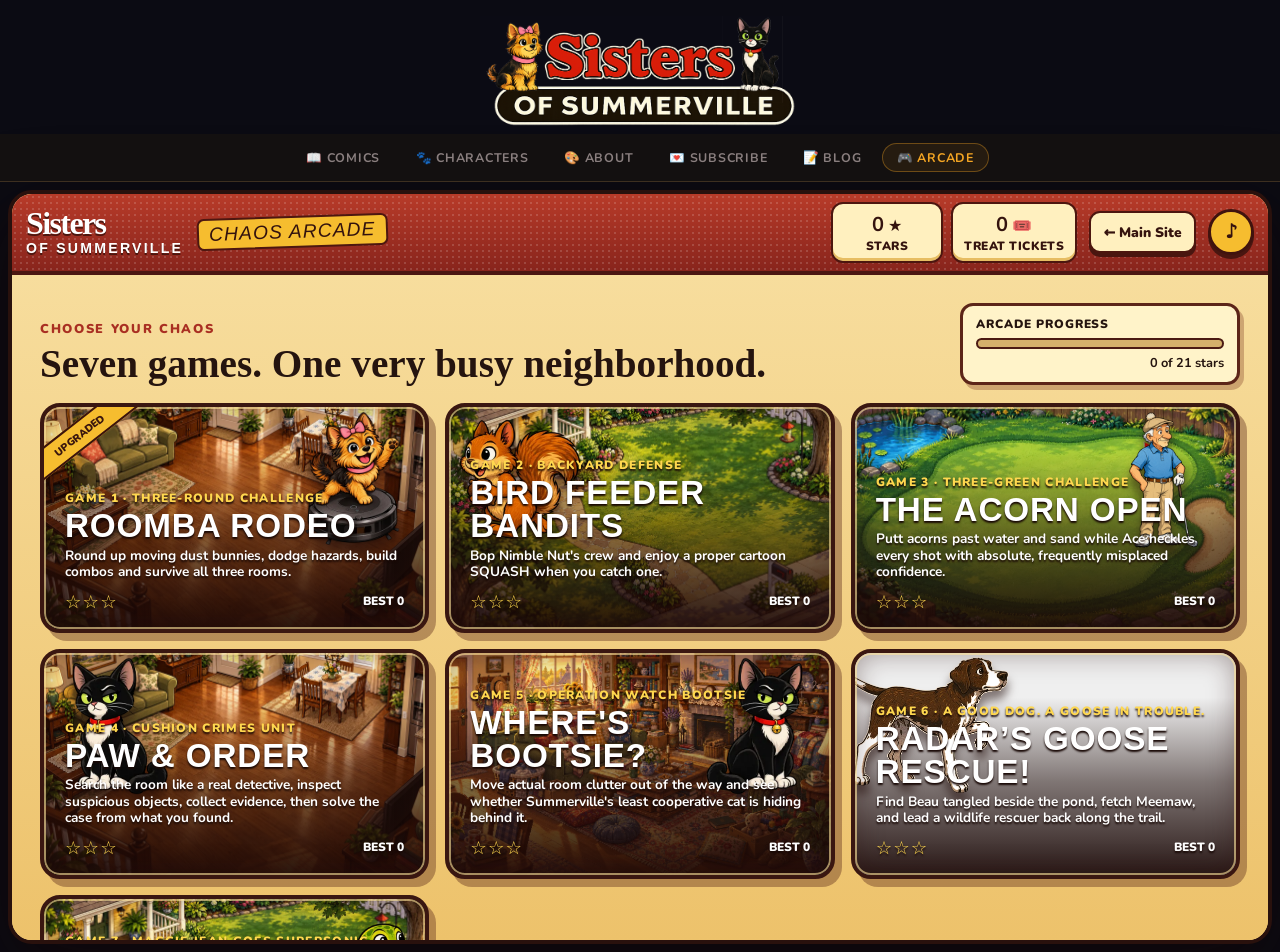
==== games/index.html @ 551b0f97 "Add files via upload" ====
<!doctype html>
<html lang="en">
<head>
  <meta charset="utf-8">
  <meta name="viewport" content="width=device-width,initial-scale=1,viewport-fit=cover,user-scalable=no">
  <meta name="theme-color" content="#8f281e">
  <meta name="description" content="Seven playable Sisters of Summerville comic adventures in one colorful 2.5D arcade.">
  <title>Sisters of Summerville Arcade</title>
  <link rel="manifest" href="manifest.webmanifest">
  <link rel="icon" type="image/png" href="assets/icon-192.png">
  <link rel="preload" href="assets/living-room.webp" as="image">
  <link rel="preload" href="assets/backyard.webp" as="image">
  <link rel="preload" href="assets/acorn-green.webp" as="image">
  <link rel="preload" href="assets/ace-forgetful.webp" as="image">
  <link rel="preconnect" href="https://fonts.googleapis.com">
  <link rel="preconnect" href="https://fonts.gstatic.com" crossorigin>
  <link href="https://fonts.googleapis.com/css2?family=Bangers&family=Nunito:wght@400;600;700;800;900&family=Caveat:wght@500;700&display=swap" rel="stylesheet">
  <link rel="stylesheet" href="styles.css?v=17">
</head>
<body>
  <header class="site-branding">
    <a class="site-banner" href="../" aria-label="Sisters of Summerville home">
      <img src="../images/sos-banner.png" alt="Sisters of Summerville">
    </a>
    <nav class="site-nav" aria-label="Sisters of Summerville">
      <a class="nav-link" href="../">📖 Comics</a>
      <a class="nav-link" href="../#characters">🐾 Characters</a>
      <a class="nav-link" href="../#about">🎨 About</a>
      <a class="nav-link" href="../#subscribe">💌 Subscribe</a>
      <a class="nav-link" href="../#blog">📝 Blog</a>
      <a class="nav-link active" href="./" aria-current="page">🎮 Arcade</a>
    </nav>
  </header>
  <main class="app-shell">
    <section class="arcade-frame" aria-label="Sisters of Summerville Arcade">
      <header class="top-bar">
        <div class="brand-lockup" aria-label="Sisters of Summerville Arcade">
          <span class="brand-name">Sisters <small>of Summerville</small></span>
          <span class="arcade-name">Chaos Arcade</span>
        </div>
        <div class="reward-wallet" aria-label="Arcade rewards">
          <span class="wallet-item"><b id="totalStars">0</b> ★ <small>Stars</small></span>
          <span class="wallet-item"><b id="totalTickets">0</b> 🎟️ <small>Treat Tickets</small></span>
        </div>
        <a class="comic-link" href="https://sisters-of-summerville.github.io/" aria-label="Back to the Sisters of Summerville comics">← Main Site</a>
        <button id="soundButton" class="round-button" type="button" aria-label="Turn sound off" aria-pressed="true">♪</button>
      </header>

      <section id="arcadeScreen" class="screen arcade-screen">
        <div class="arcade-heading">
          <div>
            <p class="eyebrow">Choose Your Chaos</p>
            <h1>Seven games. One very busy neighborhood.</h1>
          </div>
          <div class="progress-card">
            <span>Arcade Progress</span>
            <div class="progress-track"><i id="progressFill"></i></div>
            <strong id="progressText">0 of 21 stars</strong>
          </div>
        </div>
        <div id="gameGrid" class="game-grid" aria-label="Games"></div>
      </section>

      <section id="playScreen" class="screen play-screen" hidden>
        <div class="game-toolbar">
          <button id="arcadeButton" class="back-button" type="button">‹ Arcade</button>
          <div class="game-title-wrap">
            <span id="gameKicker">Game 1</span>
            <h1 id="gameTitle">Roomba Rodeo</h1>
          </div>
          <div id="gameHud" class="game-hud" aria-live="polite">
            <div class="hud-cell"><span id="hudLabel1">Goal</span><strong id="hudValue1">0</strong></div>
            <div class="hud-cell"><span id="hudLabel2">Time</span><strong id="hudValue2">0</strong></div>
            <div class="hud-cell"><span id="hudLabel3">Score</span><strong id="hudValue3">0</strong></div>
          </div>
          <button id="pauseButton" class="round-button" type="button" aria-label="Pause game">Ⅱ</button>
        </div>

        <div id="gameStage" class="game-stage" tabindex="0" aria-label="Game area">
          <div id="backgroundLayer" class="background-layer"></div>
          <div id="world" class="world"></div>
          <div id="coach" class="coach" hidden>
            <div id="coachBubble" class="speech-bubble"></div>
            <img id="coachImage" src="assets/bootsie.webp" alt="">
          </div>

          <div id="instructionOverlay" class="overlay instruction-overlay">
            <div class="paper-card instruction-card">
              <img id="instructionImage" class="instruction-character" src="assets/honey-roomba.webp" alt="">
              <div class="instruction-copy">
                <p id="instructionKicker" class="eyebrow">Game 1</p>
                <h2 id="instructionTitle">Roomba Rodeo</h2>
                <p id="instructionText"></p>
                <div id="instructionRewards" class="reward-preview"></div>
                <button id="startGameButton" class="primary-button" type="button">Play</button>
              </div>
            </div>
          </div>

          <div id="roundOverlay" class="overlay compact-overlay" hidden>
            <div class="paper-card round-card">
              <p id="roundKicker" class="eyebrow">Round Complete</p>
              <h2 id="roundTitle">Next Round</h2>
              <p id="roundText"></p>
              <button id="continueButton" class="primary-button" type="button">Continue</button>
            </div>
          </div>

          <div id="pauseOverlay" class="overlay compact-overlay" hidden>
            <div class="paper-card round-card">
              <p class="eyebrow">Hold That Thought</p>
              <h2>Paused</h2>
              <button id="resumeButton" class="primary-button" type="button">Keep Playing</button>
              <button id="restartButton" class="secondary-button" type="button">Restart Game</button>
            </div>
          </div>

          <div id="resultOverlay" class="overlay result-overlay" hidden>
            <div class="paper-card result-card">
              <p id="resultKicker" class="eyebrow">Game Complete</p>
              <h2 id="resultTitle">Nicely Done!</h2>
              <div id="resultStars" class="result-stars" aria-label="Stars earned">☆☆☆</div>
              <div class="result-numbers">
                <span><small>Score</small><b id="resultScore">0</b></span>
                <span><small>Reward</small><b id="resultTickets">+0 🎟️</b></span>
                <span><small>Best</small><b id="resultBest">0</b></span>
              </div>
              <p id="resultLine" class="verdict"></p>
              <button id="playAgainButton" class="primary-button" type="button">Play Again</button>
              <button id="resultArcadeButton" class="secondary-button" type="button">Choose Another Game</button>
            </div>
          </div>

          <div id="announcement" class="sr-only" aria-live="assertive"></div>
        </div>
      </section>
    </section>
  </main>
  <script src="game.js?v=17" defer></script>
</body>
</html>
---- games/styles.css ----
:root {
  --ink:#25140f;
  --cream:#fff6dc;
  --gold:#f6bd2f;
  --rust:#a92f22;
  --rust-dark:#681b15;
  --teal:#147b77;
  --paper:#f6d994;
  --shadow:#210b08a8;
  --arcade-vh:100vh;
}

*{box-sizing:border-box}
html,body{min-height:100%}
body{
  margin:0;
  overflow:auto;
  color:#f0eaf8;
  background:#0b0b13;
  font-family:"Nunito","Trebuchet MS",system-ui,sans-serif;
  overscroll-behavior:none;
}
.site-branding{background:#0b0b13;color:#f0eaf8}
.site-banner{display:block;width:100%;padding:1rem 1rem .2rem;text-align:center;line-height:0;background:#0b0b13}
.site-banner img{display:inline-block;width:69%;max-width:320px;height:auto}
.site-nav{position:sticky;top:0;z-index:1000;display:flex;justify-content:center;gap:.4rem;flex-wrap:wrap;padding:.55rem 1rem;background:#131010;border-bottom:1px solid #3d2f20;backdrop-filter:blur(12px)}
.nav-link{padding:.3rem .85rem;border:1px solid transparent;border-radius:20px;color:#8a7f7f;background:none;font-size:.78rem;font-weight:700;letter-spacing:.06em;text-decoration:none;text-transform:uppercase;transition:.2s}
.nav-link:hover,.nav-link.active{color:#f5a623;border-color:rgba(245,166,35,.35);background:rgba(245,166,35,.08)}
button{font:inherit}
button:focus-visible,.game-stage:focus-visible{outline:4px solid #fff;outline-offset:2px}
[hidden]{display:none!important}

.app-shell{width:100%;height:calc(var(--arcade-vh) - 130px);min-height:650px;display:grid;place-items:center;padding:max(8px,env(safe-area-inset-top)) max(8px,env(safe-area-inset-right)) max(8px,env(safe-area-inset-bottom)) max(8px,env(safe-area-inset-left));background:#0b0b13}
.arcade-frame{width:min(1320px,100%);height:min(940px,100%);min-height:0;display:grid;grid-template-rows:auto 1fr;overflow:hidden;border:4px solid #29110d;border-radius:24px;background:#f5d58e;box-shadow:0 24px 75px #120504aa,inset 0 0 0 3px #ffd876}
.arcade-frame:fullscreen,.arcade-frame:-webkit-full-screen{width:100vw;height:var(--arcade-vh);max-width:none;max-height:none;border:0;border-radius:0}
body.game-fullscreen{overflow:hidden}
body.game-fullscreen>.site-branding{display:none}
body.game-fullscreen>.app-shell{position:fixed;inset:0;z-index:5000;width:100vw;height:var(--arcade-vh);min-height:0;padding:0;background:#000}
body.game-fullscreen .arcade-frame{width:100vw;height:var(--arcade-vh);max-width:none;max-height:none;border:0;border-radius:0}

.top-bar{position:relative;z-index:100;min-height:76px;display:grid;grid-template-columns:minmax(220px,1fr) auto auto auto;align-items:center;gap:12px;padding:8px 14px;color:#fff;background:linear-gradient(#b83b29,#88241c);border-bottom:4px solid #4b1712;text-shadow:0 2px 0 #4b160f}
.top-bar::after{content:"";position:absolute;inset:0;pointer-events:none;opacity:.15;background-image:radial-gradient(#fff 1px,transparent 1px);background-size:6px 6px}
.brand-lockup,.reward-wallet,.round-button{position:relative;z-index:1}
.brand-lockup{display:flex;align-items:center;gap:14px;line-height:.92}
.brand-name{font-family:Georgia,serif;font-size:clamp(1.35rem,2.5vw,2.1rem);font-weight:900;letter-spacing:-.05em}
.brand-name small{display:block;margin-top:4px;font-family:Impact,"Arial Black",sans-serif;font-size:.44em;letter-spacing:.16em;text-transform:uppercase}
.arcade-name{padding:5px 10px;border:2px solid #4d1710;border-radius:7px;color:#32120e;background:var(--gold);font-family:Impact,"Arial Black",sans-serif;font-size:clamp(.85rem,1.8vw,1.2rem);font-style:italic;letter-spacing:.06em;text-shadow:none;transform:rotate(-2deg);text-transform:uppercase}
.reward-wallet{display:flex;gap:8px}
.wallet-item{min-width:112px;padding:7px 11px;border:2px solid #4c160f;border-radius:12px;color:#34130e;background:#fff0bf;text-align:center;text-shadow:none;box-shadow:inset 0 -3px 0 #e7bd62}
.wallet-item b{font-size:1.25rem}.wallet-item small{display:block;font-size:.75rem;font-weight:900;letter-spacing:.04em;text-transform:uppercase}
.round-button{width:46px;height:46px;border:3px solid #40130e;border-radius:50%;color:#35120e;background:var(--gold);font-size:1.2rem;font-weight:1000;cursor:pointer;box-shadow:0 4px 0 #491610}
.round-button:active{transform:translateY(2px);box-shadow:0 2px 0 #491610}
.comic-link{position:relative;z-index:1;display:inline-grid;place-items:center;min-height:42px;padding:7px 12px;border:2px solid #4c160f;border-radius:11px;color:#35130e;background:#fff0bf;box-shadow:0 4px 0 #491610;font-size:.86rem;font-weight:1000;text-decoration:none;text-shadow:none}.comic-link:hover{background:#fff8de;transform:translateY(-1px)}

.screen{min-height:0}
.arcade-screen{overflow:auto;padding:clamp(14px,2.2vw,28px);color:var(--ink);background:linear-gradient(#f7dd9d,#edc26b)}
.arcade-heading{display:flex;align-items:end;justify-content:space-between;gap:20px;margin:0 auto 18px;max-width:1200px}
.eyebrow{margin:0 0 5px;color:var(--rust);font-size:.8rem;font-weight:1000;letter-spacing:.13em;text-transform:uppercase}
.arcade-heading h1{margin:0;font-family:Georgia,serif;font-size:clamp(1.45rem,3.1vw,2.45rem);line-height:1.05}
.progress-card{width:min(280px,35%);padding:10px 13px;color:var(--ink);border:3px solid #5c2518;border-radius:13px;background:#fff3c9;box-shadow:4px 5px 0 #7c3a2155}
.progress-card>span{display:block;font-size:.75rem;font-weight:1000;letter-spacing:.08em;text-transform:uppercase}
.progress-card strong{display:block;margin-top:5px;font-size:.8rem;text-align:right}
.progress-track{height:11px;margin-top:6px;overflow:hidden;border:2px solid #4b1a13;border-radius:10px;background:#d5b06b}
.progress-track i{display:block;width:0;height:100%;border-radius:7px;background:linear-gradient(90deg,#e99520,#ffd844);transition:width .4s ease}

.game-grid{display:grid;grid-template-columns:repeat(3,minmax(0,1fr));gap:16px;max-width:1200px;margin:auto;padding-bottom:12px}
.game-card{position:relative;isolation:isolate;min-height:230px;display:flex;align-items:flex-end;overflow:hidden;border:4px solid #3a1711;border-radius:20px;background-position:center;background-size:cover;box-shadow:7px 8px 0 #5a281b66;cursor:pointer;text-align:left;transition:transform .18s ease,box-shadow .18s ease}
.game-card:hover{transform:translateY(-4px) rotate(-.35deg);box-shadow:9px 12px 0 #5a281b55}
.game-card::before{content:"";position:absolute;inset:0;z-index:-1;background:linear-gradient(180deg,transparent 20%,#1d0b0888 58%,#1b0907ed 100%)}
.game-card::after{content:"";position:absolute;inset:0;z-index:5;pointer-events:none;box-shadow:inset 0 0 0 2px #ffe59b99,inset 0 0 28px #2a100c66;border-radius:16px}
.game-card-character{position:absolute;right:-2%;top:2%;width:43%;height:62%;object-fit:contain;filter:drop-shadow(0 9px 5px #210d0988);z-index:-1}
.game-card:nth-child(2n) .game-card-character{right:auto;left:-2%;transform:scaleX(-1)}
.game-card-copy{width:100%;padding:14px 15px;color:#fff;position:relative;z-index:2;text-shadow:0 2px 2px #180805}
.game-number{display:block;margin-bottom:3px;color:#ffd84f;font-size:.75rem;font-weight:1000;letter-spacing:.11em;text-transform:uppercase}
.game-card h2{margin:0;font-family:Impact,"Arial Black",sans-serif;font-size:clamp(1.45rem,2.6vw,2.15rem);line-height:1;letter-spacing:.025em;text-transform:uppercase}
.game-card p{margin:5px 0 9px;font-size:.85rem;line-height:1.18;font-weight:700}
.card-footer{display:flex;align-items:center;justify-content:space-between;gap:8px}
.card-stars{color:#ffd84f;font-size:1.15rem;letter-spacing:.06em}
.card-best{font-size:.75rem;font-weight:900;text-transform:uppercase}
.featured-ribbon{position:absolute;left:-37px;top:15px;z-index:6;width:145px;padding:4px 0;color:#3a160e;background:var(--gold);border:2px solid #3b140d;font-size:.65rem;font-weight:1000;text-align:center;text-transform:uppercase;transform:rotate(-38deg)}

.play-screen{display:grid;grid-template-rows:auto 1fr;min-height:0;background:#3d1913}
.game-toolbar{position:relative;z-index:90;min-height:66px;display:grid;grid-template-columns:auto minmax(170px,1fr) minmax(300px,1.2fr) auto;align-items:center;gap:10px;padding:7px 11px;color:#fff;background:#2b120f;border-bottom:3px solid #120706}
.back-button{min-height:44px;padding:8px 13px;border:2px solid #f1bd39;border-radius:11px;color:#fff;background:#711f19;font-weight:900;cursor:pointer}
.game-title-wrap span{display:block;color:#edbd46;font-size:.75rem;font-weight:1000;letter-spacing:.1em;text-transform:uppercase}
.game-title-wrap h1{margin:1px 0 0;font-family:Impact,"Arial Black",sans-serif;font-size:clamp(1.15rem,2.4vw,1.8rem);line-height:1;letter-spacing:.035em;text-transform:uppercase}
.game-hud{display:grid;grid-template-columns:repeat(3,1fr);gap:6px}
.hud-cell{min-width:0;padding:6px 7px;border:2px solid #6e2b20;border-radius:9px;color:#2c130f;background:#fff0bd;text-align:center}
.hud-cell span{display:block;font-size:.75rem;font-weight:1000;line-height:1;text-transform:uppercase}
.hud-cell strong{display:block;margin-top:2px;font-size:1.05rem;line-height:1;font-variant-numeric:tabular-nums}

.game-stage{position:relative;min-height:0;overflow:hidden;isolation:isolate;touch-action:none;user-select:none;background:#784327;outline:none}
.background-layer{position:absolute;inset:0;z-index:0;background-position:center;background-size:cover;transition:filter .25s ease,transform .4s ease}
.game-stage::after{content:"";position:absolute;inset:0;z-index:80;pointer-events:none;box-shadow:inset 0 0 50px #2a0e0999}
.world{position:absolute;inset:0;z-index:10;overflow:hidden}

.overlay{position:absolute;inset:0;z-index:100;display:grid;place-items:center;padding:clamp(10px,3vw,28px);background:linear-gradient(90deg,#27100dce,#4a1a0a77 50%,#27100dbc);backdrop-filter:blur(2px)}
.paper-card{color:var(--ink);border:4px solid #32140f;border-radius:22px 10px 20px 11px;background:radial-gradient(circle at 18% 8%,#fff7d9,transparent 25%),repeating-linear-gradient(0deg,#f7d995,#f7d995 3px,#f2cf83 3px,#f2cf83 6px);box-shadow:10px 12px 0 #2c0e0ac2,inset 0 0 0 3px #ffedb0;text-align:center}
.instruction-card{width:min(690px,94%);display:grid;grid-template-columns:minmax(170px,.8fr) 1.2fr;align-items:center;gap:5px;padding:clamp(14px,3vw,28px);transform:rotate(-.5deg)}
.instruction-character{width:100%;max-height:300px;object-fit:contain;filter:drop-shadow(0 12px 7px #35170c55)}
.instruction-copy{text-align:left}
.instruction-copy h2,.round-card h2,.result-card h2{margin:0;color:var(--rust);font-family:Impact,"Arial Black",sans-serif;font-size:clamp(2rem,5.3vw,4.3rem);line-height:.9;letter-spacing:.02em;text-transform:uppercase;text-shadow:3px 4px 0 var(--gold);-webkit-text-stroke:1.5px #34140e;paint-order:stroke fill}
.instruction-copy>p:not(.eyebrow){margin:13px 0;font-size:clamp(.95rem,2vw,1.12rem);font-weight:800;line-height:1.28}
.reward-preview{display:flex;gap:8px;flex-wrap:wrap;margin:0 0 15px}
.reward-chip{padding:6px 9px;color:var(--ink);border:2px solid #5f2a19;border-radius:999px;background:#fff5d2;font-size:.78rem;font-weight:900}
.primary-button,.secondary-button{min-height:48px;padding:10px 20px;border:3px solid #35140f;border-radius:13px;font-size:clamp(.95rem,2vw,1.15rem);font-weight:1000;cursor:pointer}
.primary-button{color:#fff;background:linear-gradient(#c6412e,#8d241c);box-shadow:0 5px 0 #44150f;text-transform:uppercase;letter-spacing:.035em}
.primary-button:active{transform:translateY(3px);box-shadow:0 2px 0 #44150f}
.secondary-button{margin-left:7px;color:var(--ink);background:#fff4d0;box-shadow:0 4px 0 #755321}
.round-card{width:min(520px,94%);padding:clamp(18px,3vw,30px)}
.round-card p:not(.eyebrow){margin:14px auto 17px;font-size:1rem;font-weight:800;line-height:1.3}
.result-card{width:min(600px,96%);padding:clamp(15px,2.6vw,26px)}
.result-stars{margin:10px 0 4px;color:#e39a19;font-size:clamp(2.2rem,6vw,4rem);letter-spacing:.08em;text-shadow:2px 3px 0 #5a2712}
.result-numbers{display:grid;grid-template-columns:repeat(3,1fr);gap:8px;margin:8px 0 12px}
.result-numbers span{padding:8px;color:var(--ink);border:2px solid #5a2517;border-radius:10px;background:#fff4d0}
.result-numbers small{display:block;font-size:.67rem;font-weight:1000;text-transform:uppercase}
.result-numbers b{display:block;margin-top:2px;color:var(--rust);font-size:1.2rem}
.verdict{margin:8px auto 16px;font-family:Georgia,serif;font-size:clamp(.88rem,1.9vw,1.05rem);font-weight:700;font-style:italic;line-height:1.3}

.coach{position:absolute;right:1.3%;bottom:1%;z-index:74;width:clamp(105px,15vw,205px);pointer-events:none}
.coach img{display:block;width:80%;margin-left:auto;filter:drop-shadow(0 10px 6px #35160c77)}
.coach img[src$="ace-forgetful.webp"]{width:72%;max-height:38vh;object-fit:contain;object-position:bottom right}
.speech-bubble{position:relative;margin-right:9%;padding:9px 10px;border:3px solid var(--ink);border-radius:50%;color:var(--ink);background:#fffdf4;font-size:clamp(.68rem,1.55vw,1rem);font-weight:1000;line-height:1.08;text-align:center;box-shadow:3px 4px 0 #34150d55;transform:rotate(-2deg)}
.speech-bubble::after{content:"";position:absolute;right:21%;bottom:-12px;width:17px;height:17px;background:#fffdf4;border-right:3px solid var(--ink);border-bottom:3px solid var(--ink);transform:rotate(42deg)}
.coach.ace-golf-coach{left:1.2%;right:auto;bottom:0;width:clamp(260px,32vw,440px)}
.coach.ace-golf-coach img[src$="ace-forgetful.webp"]{width:clamp(165px,60%,240px);max-height:48vh;margin:0;object-position:bottom left}
.coach.ace-golf-coach .speech-bubble{width:100%;min-height:76px;margin:0 0 -5px;padding:13px 17px;border-width:4px;border-radius:30px;font-size:clamp(.83rem,1.55vw,1.18rem);line-height:1.22;text-align:left;box-shadow:5px 6px 0 #34150d66;transform:rotate(-1deg)}
.coach.ace-golf-coach .speech-bubble::after{left:18%;right:auto;bottom:-14px;width:21px;height:21px;border-width:0 4px 4px 0;transform:rotate(45deg)}

.sprite{position:absolute;z-index:30;transform:translate(-50%,-72%);will-change:left,top,transform;pointer-events:none;filter:drop-shadow(0 12px 6px #2a110b77)}
.sprite img{display:block;width:100%;height:100%;object-fit:contain}
.roomba-player{width:clamp(105px,16vw,220px);aspect-ratio:1}
.maggie-player{width:clamp(86px,13vw,170px);aspect-ratio:1}
.sprite.riding img{animation:ride .17s ease-in-out infinite alternate}
.sprite.bump img{animation:bump .3s ease}
.object{position:absolute;z-index:25;display:grid;place-items:center;transform:translate(-50%,-65%);font-size:clamp(1.5rem,4vw,3.3rem);filter:drop-shadow(0 9px 4px #2b120c77);transition:opacity .18s ease,transform .18s ease}
.object.collectible{width:clamp(38px,5.2vw,68px);aspect-ratio:1;border:3px solid #5e4737;border-radius:50%;background:radial-gradient(circle at 35% 25%,#fff,#ddd4c9 58%,#9e8d7e);font-size:clamp(1.05rem,2.7vw,2.2rem);animation:bob 1.2s ease-in-out infinite alternate}
.object.collectible.gold{border-color:#9a5b0d;background:radial-gradient(circle at 35% 25%,#fff5a5,#f4b524 62%,#a35d0b)}
.object.collected{opacity:0;transform:translate(-50%,-65%) scale(1.9) rotate(18deg)}
.object.hazard-hit{animation:hazardHit .34s ease}
.comic-pop{position:absolute;z-index:79;transform:translate(-50%,-50%) rotate(-7deg);color:#ffe342;font-family:Impact,"Arial Black",sans-serif;font-size:clamp(1.9rem,6vw,4.8rem);letter-spacing:.04em;-webkit-text-stroke:3px #25100c;paint-order:stroke fill;text-shadow:4px 5px 0 #ae2b20;pointer-events:none;animation:comicPop .75s ease-out both}
.combo-banner{position:absolute;left:50%;top:15%;z-index:73;transform:translate(-50%,-50%) rotate(-3deg);padding:6px 12px;border:3px solid #30120e;border-radius:12px;color:#35130e;background:#ffd946;font-family:Impact,"Arial Black",sans-serif;font-size:clamp(1.2rem,3vw,2rem);text-transform:uppercase;box-shadow:4px 5px 0 #9d2d22;animation:combo .72s ease both}

.bandit-hole{position:absolute;width:clamp(86px,13vw,160px);aspect-ratio:1;transform:translate(-50%,-50%);cursor:pointer;border:0;background:transparent;padding:0;filter:drop-shadow(0 10px 6px #29110977)}
.bandit-hole img{width:100%;height:100%;object-fit:contain;animation:popUp .2s ease-out both}
.bandit-hole.squashed{width:clamp(130px,20vw,250px);pointer-events:none}.bandit-hole.squashed img{animation:squashHit .36s ease-out both}
.seed-meter{position:absolute;left:2%;top:3%;z-index:70;width:min(280px,45%);padding:8px 10px;border:3px solid #36140f;border-radius:11px;background:#fff3c8;font-weight:1000}
.seed-track{height:12px;margin-top:5px;overflow:hidden;border:2px solid #4a1b13;border-radius:9px;background:#cba761}.seed-track i{display:block;height:100%;width:100%;background:linear-gradient(90deg,#c83a25,#f4bd2e,#3e9d4f);transform-origin:left;transition:transform .2s ease}

.golf-ball{position:absolute;z-index:78;width:clamp(44px,6vw,72px);aspect-ratio:1;display:grid;place-items:center;transform:translate(-50%,-50%);border:0;background:transparent;padding:0;font-size:clamp(2rem,5vw,4rem);line-height:1;filter:drop-shadow(0 8px 4px #29120888);cursor:grab;will-change:left,top}
.golf-ball.moving{cursor:default}.golf-hole{position:absolute;z-index:20;width:clamp(34px,4.5vw,58px);aspect-ratio:1;transform:translate(-50%,-50%);border:4px solid #fff;border-radius:50%;background:#17100d;box-shadow:0 0 0 3px #35170e55}
.aim-line{position:absolute;z-index:42;height:8px;border:2px solid #35140f;border-radius:5px;background:repeating-linear-gradient(90deg,#ffe13b 0 12px,#fff 12px 20px);transform-origin:left center;pointer-events:none;filter:drop-shadow(0 2px 1px #24100b)}
.aim-line::after{content:"";position:absolute;right:-12px;top:50%;width:0;height:0;border-top:9px solid transparent;border-bottom:9px solid transparent;border-left:15px solid #ffe13b;transform:translateY(-50%);filter:drop-shadow(1px 1px 0 #35140f)}
.aim-target{position:absolute;z-index:47;width:clamp(42px,6vw,64px);aspect-ratio:1;transform:translate(-50%,-50%);display:grid;place-items:center;border:4px solid #ffe13b;border-radius:50%;box-shadow:0 0 0 3px #35140f88,0 0 18px #ffe13b99;pointer-events:none}
.aim-target span{font:900 clamp(1.4rem,3vw,2.2rem)/1 Arial;color:#fff;text-shadow:0 2px 2px #35140f}
.power-readout{position:absolute;left:50%;bottom:2%;z-index:60;min-width:min(390px,68%);transform:translateX(-50%);padding:7px 12px;border:3px solid #35140f;border-radius:14px;background:#fff0bf;font-weight:1000;text-align:center}.power-readout b,.power-readout small{display:block}.power-readout small{margin-top:3px;font-size:.72rem}.power-track{position:relative;display:block;height:22px;margin:6px 0 3px;overflow:hidden;border:2px solid #4a1b13;border-radius:9px;background:#cba761}.power-track i{position:absolute;inset:0;display:block;width:100%;height:100%;transform:scaleX(0);transform-origin:left;background:linear-gradient(90deg,#3b9b54,#ffd43b,#c83a25);opacity:.86}.power-third{position:absolute;top:50%;z-index:2;transform:translate(-50%,-50%);font-style:normal;font-size:.58rem;font-weight:1000;color:#2b140f;text-shadow:0 1px 0 #fff8}.power-third.short{left:16.5%}.power-third.medium{left:50%}.power-third.long{left:83.5%}
.green-label{position:absolute;left:2%;top:3%;z-index:61;padding:7px 11px;border:3px solid #35140f;border-radius:11px;background:#fff0bf;font-weight:1000}.golf-hole{opacity:.78}
.course-character{position:absolute;right:1%;bottom:0;z-index:60;width:clamp(100px,17vw,220px);filter:drop-shadow(0 10px 6px #2a100a66);pointer-events:none}
.caddy-hack-character{right:1.2%;bottom:0;width:clamp(115px,18vw,235px);transform:scaleX(-1);transform-origin:center bottom}

.case-guide{position:absolute;left:2%;top:2%;z-index:64;display:flex;gap:12px;align-items:center;max-width:72%;padding:8px 12px;border:3px solid #35140f;border-radius:12px;background:#fff0bfeb;box-shadow:4px 5px 0 #30110b55;font-size:.8rem}.case-guide b{color:#8f281e}.case-guide span{font-weight:850}.mystery-guide{pointer-events:none}
.scene-prop{position:absolute;z-index:46;min-width:54px;min-height:54px;transform:translate(-50%,-50%);display:grid;place-items:center;border:0;background:transparent;cursor:pointer;filter:drop-shadow(0 5px 3px #24100d66);transition:transform .18s ease,filter .18s ease,opacity .25s ease}.scene-prop span{font-size:clamp(2.4rem,6vw,5rem);line-height:1}.scene-prop:hover,.scene-prop:focus-visible{transform:translate(-50%,-55%) scale(1.12);filter:drop-shadow(0 6px 4px #24100d99) brightness(1.12)}.scene-prop.checked{opacity:.5}.scene-prop.dead-end{filter:grayscale(.8) drop-shadow(0 3px 2px #24100d55)}.scene-prop.evidence{opacity:1;filter:drop-shadow(0 0 8px #ffe04a)}.scene-prop.evidence b{position:absolute;left:50%;bottom:-8px;transform:translateX(-50%) rotate(-4deg);padding:2px 6px;border:2px solid #42170f;background:#ffe04a;color:#5d1b13;font-size:.58rem;white-space:nowrap}
.case-dossier{position:absolute;left:50%;bottom:2.5%;z-index:58;width:min(94%,980px);transform:translateX(-50%);padding:10px 12px;border:4px solid #32140e;border-radius:16px;color:#2b140f;background:#f7df9aef;box-shadow:7px 8px 0 #30110ba8;backdrop-filter:blur(2px)}.case-dossier-head{display:flex;align-items:end;justify-content:space-between;gap:12px}.case-dossier-head div{display:flex;gap:8px;align-items:baseline}.case-dossier-head small{color:#7d2018;font-weight:1000}.case-dossier-head strong{color:#2b140f;font-family:Impact,"Arial Black",sans-serif;font-size:clamp(1.05rem,2.6vw,1.75rem);text-transform:uppercase}.case-dossier-head>span{color:#2b140f;font-size:.73rem;font-weight:900}.evidence-slots{display:grid;grid-template-columns:repeat(3,1fr);gap:7px;margin:7px 0}.evidence-slots span{min-height:36px;padding:6px 8px;border:2px dashed #7a3a1e;border-radius:9px;color:#2b140f;background:#fff7dc;font-family:Georgia,serif;font-size:clamp(.7rem,1.6vw,.92rem);font-weight:700}.deduction-row{display:grid;grid-template-columns:minmax(180px,.7fr) 1.3fr;gap:9px;align-items:center}.case-clock{padding:6px 8px;border:2px solid #542016;border-radius:9px;color:#2b140f;background:#fff2c8;font-size:.72rem;font-weight:1000}.case-clock>i{display:block;height:7px;margin-top:4px;overflow:hidden;border-radius:6px;background:#8b6b33}.case-clock em{display:block;width:100%;height:100%;transform-origin:left;background:#26743d}.case-clock.urgent em{background:#a9231a}.suspects{display:grid;grid-template-columns:repeat(3,1fr);gap:7px}.suspect-button{min-height:42px;padding:7px;border:3px solid #37150f;border-radius:10px;color:#fff;background:#7d1f18;font-weight:1000;cursor:pointer;text-shadow:0 1px 1px #2a0c08}.suspect-button:hover{background:#a52d20}.suspect-button.correct{background:#216c38}.suspect-button.wrong{background:#493c36}.suspect-button:disabled{opacity:.68;cursor:not-allowed}.case-dossier.ready{background:#ffe7a6f5;box-shadow:7px 8px 0 #30110ba8,0 0 24px #ffe04a88}

.watch-status{position:absolute;left:50%;top:2%;z-index:60;transform:translateX(-50%);padding:8px 14px;border:3px solid #36140e;border-radius:999px;background:#fff1bd;font-weight:1000;text-align:center}.watch-status.urgent{color:#fff;background:#b52f24;animation:flash .5s ease infinite}.hint-button{position:absolute;right:2%;top:3%;z-index:63;padding:8px 11px;border:3px solid #35140f;border-radius:10px;background:#ffe04a;font-weight:1000;cursor:pointer}.hidden-bootsie{position:absolute;z-index:34;width:clamp(75px,12vw,155px);aspect-ratio:1;transform:translate(-50%,-65%) scale(.25);border:0;background:transparent;opacity:0;cursor:pointer;transition:transform .32s ease,opacity .25s ease}.hidden-bootsie img{width:100%;height:100%;object-fit:contain;filter:drop-shadow(0 8px 4px #1d0b0866)}.hidden-bootsie.revealed{z-index:53;opacity:1;transform:translate(-50%,-70%) scale(1)}.hidden-bootsie.caught{animation:bootsieCaught .65s ease both}.search-object{position:absolute;z-index:45;min-width:52px;min-height:52px;transform:translate(-50%,-50%);display:grid;place-items:center;border:0;background:transparent;filter:drop-shadow(0 6px 3px #24100d66);cursor:pointer;transition:transform .46s cubic-bezier(.2,.8,.2,1),opacity .38s ease,filter .2s ease}.search-object span{display:block;font-size:clamp(3.4rem,8.5vw,7rem);line-height:1}.search-object:hover,.search-object:focus-visible{transform:translate(-50%,-55%) scale(1.08);filter:drop-shadow(0 8px 4px #24100d88) brightness(1.1)}.search-object.moved{transform:translate(calc(-50% + var(--move-x)),-15%) rotate(24deg) scale(.58);opacity:0;pointer-events:none}.search-object.hinted{animation:searchHint .55s ease-in-out infinite alternate}
.mail-item{position:absolute;z-index:30;width:clamp(42px,6vw,75px);aspect-ratio:1;display:grid;place-items:center;transform:translate(-50%,-50%);border:3px solid #3c1711;border-radius:12px;background:#fff3c9;font-size:clamp(1.35rem,3.3vw,2.5rem);box-shadow:4px 5px 0 #5c291855;animation:bob 1.1s ease-in-out infinite alternate}.mail-item.collected{opacity:0;transform:translate(-50%,-50%) scale(1.8)}.sprinkler{position:absolute;z-index:28;width:clamp(56px,8vw,105px);aspect-ratio:1;display:grid;place-items:center;transform:translate(-50%,-50%);font-size:clamp(2rem,5vw,4rem);filter:drop-shadow(0 7px 4px #2b110c66);animation:sprinklerSpin 1.4s linear infinite}.path-warning{position:absolute;left:50%;top:12%;z-index:65;transform:translateX(-50%);padding:7px 12px;border:3px solid #44170f;border-radius:10px;color:#fff;background:#a62e23;font-weight:1000;animation:flash .5s ease}
.route-blocker{position:absolute;z-index:38;transform:translate(-50%,-50%);font-size:clamp(2.2rem,6vw,5rem);filter:drop-shadow(0 7px 4px #2b110c66)}.route-banner{position:absolute;left:2%;top:3%;z-index:60;padding:7px 11px;border:3px solid #35140f;border-radius:10px;background:#fff0bf;font-weight:1000}

.turbo-stamp{position:absolute;z-index:37;transform:translate(-50%,-50%) rotate(-5deg);display:grid;place-items:center;min-width:68px;aspect-ratio:1;border:4px solid #4a1a10;border-radius:50%;background:#ffe04a;box-shadow:0 0 0 5px #fff3a055,5px 6px 0 #32130d55;font-size:clamp(1.8rem,4vw,3.1rem);font-weight:1000;animation:turboPulse .55s ease-in-out infinite alternate}.turbo-stamp b{display:block;font-size:.52rem;line-height:.7;color:#7e2117}.turbo-stamp.used{animation:turboBlast .35s ease forwards;pointer-events:none}.turbo-mailbox{position:absolute;transform:translate(-50%,-50%);font-size:clamp(3rem,8vw,6.5rem);filter:drop-shadow(0 8px 4px #24100d77);animation:mailboxBounce .7s ease-in-out infinite alternate}.turbo-banner{display:flex;gap:8px;align-items:center}.turbo-banner span{padding:3px 7px;border-radius:999px;background:#ffe04a;color:#6f1c14}.turbo-banner.urgent{background:#b52f24;color:#fff}.turbo-banner.urgent span{background:#fff;color:#b52f24}.turbo-maggie.turboing img{filter:drop-shadow(0 0 11px #ffe04a) drop-shadow(0 8px 5px #28100a66)}.turbo-maggie.turboing::after{content:"💨";position:absolute;right:70%;top:38%;font-size:clamp(1.8rem,4vw,3.2rem);animation:turboTrail .28s linear infinite}.turbo-mail{transition:transform .18s ease,opacity .18s ease}.turbo-hazard{animation-duration:.85s}.turbo-blocker{filter:drop-shadow(0 7px 4px #2b110c66)}

.sr-only{position:absolute;width:1px;height:1px;padding:0;margin:-1px;overflow:hidden;clip:rect(0,0,0,0);white-space:nowrap;border:0}

@keyframes ride{from{transform:translateY(-1px) rotate(-1deg)}to{transform:translateY(2px) rotate(1deg)}}
@keyframes bump{0%{transform:rotate(0)}35%{transform:rotate(-13deg) scale(1.08)}68%{transform:rotate(10deg) scale(.97)}100%{transform:rotate(0)}}
@keyframes bob{from{transform:translate(-50%,-65%) translateY(-3px) rotate(-2deg)}to{transform:translate(-50%,-65%) translateY(5px) rotate(2deg)}}
@keyframes hazardHit{0%{transform:translate(-50%,-65%) rotate(0)}50%{transform:translate(-50%,-65%) rotate(20deg) scale(1.16)}100%{transform:translate(-50%,-65%) rotate(-5deg)}}
@keyframes comicPop{0%{opacity:0;transform:translate(-50%,-50%) scale(.15) rotate(-14deg)}30%{opacity:1;transform:translate(-50%,-50%) scale(1.18) rotate(-7deg)}100%{opacity:0;transform:translate(-50%,-82%) scale(1) rotate(-3deg)}}
@keyframes combo{0%{opacity:0;transform:translate(-50%,-50%) scale(.3) rotate(-8deg)}35%{opacity:1;transform:translate(-50%,-50%) scale(1.13) rotate(-3deg)}100%{opacity:0;transform:translate(-50%,-90%) scale(1)}}
@keyframes popUp{from{opacity:0;transform:translateY(35%) scale(.7)}to{opacity:1;transform:translateY(0) scale(1)}}
@keyframes squashHit{0%{transform:scaleY(1)}45%{transform:scaleX(1.25) scaleY(.45)}100%{transform:scaleX(1) scaleY(1)}}
@keyframes evidencePulse{to{transform:translate(-50%,-50%) scale(1.1);box-shadow:0 0 0 7px #ffd84866,0 0 25px #ffe752}}
@keyframes searchHint{to{transform:translate(-50%,-50%) scale(1.16);box-shadow:0 0 0 7px #ffe34a99,0 0 25px #ffe34a}}
@keyframes bootsieCaught{to{transform:translate(-50%,-120%) scale(1.25) rotate(-8deg);opacity:0}}
@keyframes sprinklerSpin{to{transform:translate(-50%,-50%) rotate(360deg)}}

@keyframes turboPulse{to{transform:translate(-50%,-50%) rotate(5deg) scale(1.12);box-shadow:0 0 0 8px #ffe04a44,5px 6px 0 #32130d55}}
@keyframes turboBlast{to{transform:translate(-50%,-50%) scale(2.2) rotate(25deg);opacity:0}}
@keyframes mailboxBounce{to{transform:translate(-50%,-56%) rotate(4deg)}}
@keyframes turboTrail{from{transform:translateX(0);opacity:1}to{transform:translateX(-24px);opacity:0}}
@keyframes flash{50%{transform:translateX(-50%) scale(1.05)}}

@media(max-width:900px){.game-grid{grid-template-columns:repeat(2,minmax(0,1fr))}.game-card{min-height:210px}.game-toolbar{grid-template-columns:auto 1fr minmax(260px,1.2fr) auto}.brand-lockup{gap:7px}.arcade-name{display:none}}
@media(max-width:680px){
  .site-banner{padding:.65rem .5rem .1rem}.site-banner img{max-width:250px}.site-nav{gap:.2rem;padding:.4rem}.nav-link{font-size:.65rem;padding:.25rem .55rem}
  .app-shell{height:calc(var(--arcade-vh) - 105px);min-height:560px;padding:0}.arcade-frame{width:100%;height:100%;border:0;border-radius:0}
  .top-bar{min-height:65px;grid-template-columns:1fr auto auto auto;gap:6px;padding:6px 8px}.brand-name{font-size:1.05rem}.reward-wallet{gap:4px}.wallet-item{min-width:78px;padding:5px 6px}.wallet-item b{font-size:1rem}.wallet-item small{font-size:.75rem}.round-button{width:40px;height:40px}.comic-link{min-height:38px;padding:5px 8px;font-size:.75rem}
  .arcade-heading{align-items:start}.progress-card{width:42%;padding:8px}.game-grid{gap:10px}.game-card{min-height:190px;border-width:3px}.game-card h2{font-size:1.45rem}.game-card p{font-size:.76rem}.game-card-character{width:47%;height:58%}
  .game-toolbar{min-height:59px;grid-template-columns:auto minmax(100px,1fr) minmax(220px,1.5fr) auto;gap:5px;padding:5px}.back-button{min-height:39px;padding:6px 8px}.game-title-wrap h1{font-size:1rem}.game-hud{gap:3px}.hud-cell{padding:5px 3px}.hud-cell span{font-size:.75rem}.hud-cell strong{font-size:.9rem}
  .instruction-card{grid-template-columns:minmax(110px,.65fr) 1.35fr}.instruction-character{max-height:225px}.instruction-copy h2{font-size:2.2rem}.instruction-copy>p:not(.eyebrow){font-size:.87rem;margin:8px 0}.reward-chip{padding:4px 7px;font-size:.68rem}.primary-button,.secondary-button{min-height:42px;padding:8px 13px;font-size:.88rem}
  .case-guide{font-size:.68rem;max-width:82%}.case-dossier{width:96%;padding:8px}.evidence-slots{gap:5px}.suspect-button{min-height:39px;padding:5px;font-size:.73rem}.scene-prop{min-width:46px;min-height:46px}
}
@media(max-width:520px) and (orientation:portrait){
  .top-bar{grid-template-columns:1fr auto auto}.brand-lockup{display:none}.reward-wallet{justify-self:start}.arcade-screen{padding:11px}.arcade-heading{display:block}.progress-card{width:100%;margin-top:10px}.game-grid{grid-template-columns:1fr}.game-card{min-height:170px}.game-card-character{width:42%;height:72%}
  .game-toolbar{grid-template-columns:auto 1fr auto;grid-template-rows:auto auto}.game-hud{grid-column:1/-1;grid-row:2}.game-toolbar>.round-button{grid-column:3;grid-row:1}.play-screen{grid-template-rows:auto 1fr}.coach{width:112px}.speech-bubble{font-size:.64rem;padding:6px}.coach.ace-golf-coach{width:min(64vw,320px)}.coach.ace-golf-coach .speech-bubble{min-height:62px;padding:9px 11px;font-size:clamp(.72rem,2.6vw,.92rem);line-height:1.18}.coach.ace-golf-coach img[src$="ace-forgetful.webp"]{width:52%;max-height:38vh}.caddy-hack-character{width:clamp(92px,25vw,140px)}
  .instruction-card{grid-template-columns:1fr;padding:10px}.instruction-character{height:125px}.instruction-copy{text-align:center}.reward-preview{justify-content:center}.instruction-copy h2{font-size:2.15rem}.case-guide span{display:none}.case-dossier{bottom:1%;padding:6px 7px}.case-dossier-head strong{font-size:.92rem}.case-dossier-head>span{display:none}.evidence-slots span{min-height:29px;padding:4px;font-size:.59rem}.deduction-row{grid-template-columns:1fr}.case-clock{display:none}.suspect-button{min-height:34px;font-size:.66rem}.watch-grid{inset:8% 4% 7%}.power-readout{min-width:84%}.search-object{min-width:46px}
}
@media(max-height:620px){.top-bar{min-height:58px}.arcade-screen{padding:10px 16px}.arcade-heading{margin-bottom:9px}.game-grid{gap:9px}.game-card{min-height:155px}.game-card p{display:none}.game-toolbar{min-height:55px}.instruction-character{max-height:190px}.instruction-card{padding:11px 16px}.instruction-copy h2{font-size:2.4rem}.instruction-copy>p:not(.eyebrow){font-size:.85rem;margin:7px 0}.round-card,.result-card{padding:12px 18px}.result-stars{font-size:2.2rem;margin:4px}.result-numbers{margin:5px 0}.verdict{margin:5px 0 9px}.primary-button,.secondary-button{min-height:39px;padding:6px 12px}}
@media(prefers-reduced-motion:reduce){*,*::before,*::after{animation-duration:.01ms!important;animation-iteration-count:1!important;scroll-behavior:auto!important}}
/* Radar's Goose Rescue — rebuilt clean presentation */
.rescue-sprite{position:absolute;transform:translate(-50%,-78%);pointer-events:none;transition:filter .2s ease,opacity .25s ease}.rescue-sprite::after,.radar-rescue::after{content:"";position:absolute;left:50%;bottom:3%;width:58%;height:10%;transform:translateX(-50%);border-radius:50%;background:#2738133d;filter:blur(3px);z-index:-1}.rescue-sprite img,.radar-rescue img{width:100%;height:100%;object-fit:contain;filter:drop-shadow(0 5px 3px #24130b66)}
.radar-rescue{width:clamp(92px,10vw,138px)!important;aspect-ratio:1.28}.goose-rescue{aspect-ratio:.75}.meemaw-rescue{aspect-ratio:.55;z-index:26!important}.goose-rescue.rescued{filter:drop-shadow(0 0 10px #fff1a0);animation:rescueBounce .55s ease both;opacity:.92}
.goose-safe-zone{position:absolute;width:19%;height:25%;transform:translate(-50%,-50%);border:4px dashed #fff1a3;border-radius:50%;background:radial-gradient(circle,#fff3a332 0 55%,transparent 56%);display:flex;flex-direction:column;align-items:center;justify-content:flex-start;padding-top:10px;color:#27130d;text-shadow:0 1px #fff7cf;font-size:clamp(.58rem,.9vw,.8rem);font-weight:1000;text-align:center;pointer-events:none}.goose-safe-zone b{padding:2px 6px;border-radius:999px;background:#fff3cce8}.goose-safe-zone>span:last-child{margin-top:3px;padding:1px 5px;border-radius:999px;background:#fff8d9d9;font-size:.72em}.safe-home{position:absolute;top:-18px;padding:3px 8px;border:2px solid #452014;border-radius:7px;background:#f0b83a;color:#32130d;font-size:.7rem;letter-spacing:.08em}
.goose-hazard{position:absolute;transform:translate(-50%,-50%);display:grid;place-items:center;pointer-events:none;text-align:center}.goose-hazard span{font-size:clamp(1.8rem,3.2vw,3rem);filter:drop-shadow(0 4px 3px #2a110b55)}.goose-hazard b{margin-top:2px;padding:2px 6px;border-radius:7px;background:#fff2cbdc;border:1.5px solid #4a1c12;color:#34130e;font-size:clamp(.46rem,.7vw,.62rem);letter-spacing:.04em}
.rescue-mission-panel{position:absolute;left:2%;top:2%;z-index:68;width:min(300px,34%);padding:8px 10px;border:2px solid #4b1d12;border-radius:12px;background:#fff1c9ed;color:#35140f;box-shadow:3px 4px 0 #53201455;text-align:left;pointer-events:none}.rescue-mission-panel span{display:block;color:#a42e21;font-size:.61rem;font-weight:1000;letter-spacing:.12em}.rescue-mission-panel b{display:block;margin-top:1px;font-family:Impact,"Arial Black",sans-serif;font-size:clamp(.95rem,1.7vw,1.35rem);letter-spacing:.025em;text-transform:uppercase}.rescue-mission-panel small{display:block;margin-top:2px;font-size:.66rem;font-weight:800;line-height:1.2}
.meemaw-help{position:absolute;right:2%;bottom:3%;z-index:72;min-height:44px;padding:8px 12px;border:3px solid #43170f;border-radius:12px;background:#f2b0b7;color:#35100c;font-weight:1000;box-shadow:3px 4px 0 #4d1e15;cursor:pointer}.meemaw-help.used{opacity:.45;pointer-events:none}.meemaw-help span{white-space:nowrap}
.rescue-status{position:absolute;left:50%;bottom:2%;z-index:65;transform:translateX(-50%);max-width:58%;padding:7px 13px;border:2px solid #3b160f;border-radius:999px;background:#fff5d8ed;color:#30150f;font-size:clamp(.62rem,.9vw,.8rem);font-weight:1000;text-align:center;box-shadow:2px 3px 0 #4c1d1444}
.rescue-legend{position:absolute;left:2%;bottom:2%;z-index:64;display:flex;gap:8px;flex-wrap:wrap;padding:5px 8px;border:2px solid #4b1d12;border-radius:10px;background:#fff2c9e6;color:#31140e;font-size:.62rem;font-weight:900}.rescue-legend span{display:flex;align-items:center;gap:4px}.dot{width:8px;height:8px;border-radius:50%;display:inline-block}.radar-dot{background:#7d4a28}.beau-dot{background:#c99f68}.belle-dot{background:#e7c9a3;border:1px solid #6c4c31}
@keyframes rescueBounce{50%{transform:translate(-50%,-95%) scale(1.12)}100%{transform:translate(-50%,-78%) scale(.84)}}
@media(max-width:650px){.rescue-mission-panel{width:42%;padding:6px 7px}.rescue-mission-panel small{display:none}.rescue-status{max-width:58%;font-size:.58rem;padding:5px 8px}.meemaw-help{font-size:.66rem;padding:6px 8px}.goose-safe-zone{width:24%;height:24%;border-width:3px}.radar-rescue{width:90px!important}.rescue-legend{display:none}}

/* iPad-friendly game setup: a swipe anywhere on the card or scene scrolls. */
body.game-setup{overflow-y:auto;overscroll-behavior-y:auto}
body.game-setup .game-stage,body.game-setup .instruction-overlay{touch-action:pan-y;user-select:auto}
body.game-setup .instruction-overlay{overflow-x:hidden;overflow-y:auto;-webkit-overflow-scrolling:touch;overscroll-behavior:contain;place-items:start center}
body.game-setup .instruction-card{margin:auto}

/* Always use dark ink on cream, gold, or pink controls. */
.power-readout,.green-label,.case-guide,.watch-status,.hint-button,.route-banner,
.rescue-mission-panel,.rescue-status,.meemaw-help{color:#2b140f}

/* Radar's Goose Rescue — injured-wildlife search, decisions, and careful rescue. */
.rescue-sprite.waiting{filter:saturate(.9)}
.rescue-sprite.injured-goose::before,.rescue-sprite.rescue-beau::before{content:"";position:absolute;inset:18% 3% 7%;z-index:2;border:4px solid #d9d0b4;border-radius:48%;transform:rotate(14deg);box-shadow:12px 6px 0 -9px #d9d0b4,-12px -3px 0 -9px #d9d0b4;pointer-events:none}
.rescue-search-spot{position:absolute;z-index:45;min-width:86px;min-height:70px;display:grid;place-items:center;transform:translate(-50%,-50%);padding:4px;border:0;color:#2b140f;background:transparent;cursor:pointer;touch-action:manipulation;filter:drop-shadow(0 5px 3px #22100977);transition:transform .18s ease,filter .18s ease,opacity .2s ease}
.rescue-search-spot span{font-size:clamp(2.6rem,6vw,5.3rem);line-height:.9}.rescue-search-spot b{max-width:110px;padding:3px 7px;border:2px solid #39170f;border-radius:8px;color:#29130e;background:#fff2c8;font-size:clamp(.58rem,.9vw,.78rem);line-height:1.05;text-transform:uppercase}
.rescue-search-spot:hover,.rescue-search-spot:focus-visible{transform:translate(-50%,-55%) scale(1.08);filter:drop-shadow(0 7px 4px #22100999) brightness(1.05)}
.rescue-search-spot.checked{opacity:.72}.rescue-search-spot.clue b{color:#2b140f;background:#ffe04a}.rescue-search-spot.empty{filter:grayscale(.65) drop-shadow(0 3px 2px #22100955)}
.rescue-search-spot.found{width:clamp(120px,16vw,220px);min-height:150px;opacity:1;animation:rescueFound .55s ease both}.rescue-search-spot.found img{width:100%;max-height:135px;object-fit:contain;filter:drop-shadow(0 8px 5px #24100988)}.rescue-search-spot.found b{color:#fff;background:#7b2018;text-shadow:0 1px 1px #2a0b08}
.rescue-choice-card{position:absolute;left:50%;top:7%;z-index:70;width:min(600px,62%);transform:translateX(-50%);padding:12px 15px;border:4px solid #32140f;border-radius:16px;color:#2b140f;background:#fff0c8f2;box-shadow:6px 7px 0 #2e100a88;text-align:center}
.rescue-choice-card small{color:#7d2018;font-weight:1000;letter-spacing:.12em}.rescue-choice-card h3{margin:5px 0 10px;font:900 clamp(.92rem,1.8vw,1.32rem)/1.15 Georgia,serif}.rescue-choice-card p{min-height:1.2em;margin:7px 0 0;font-size:.75rem;font-weight:900}
.rescue-choices{display:grid;grid-template-columns:repeat(3,1fr);gap:7px}.rescue-choices button{min-height:54px;padding:7px;border:3px solid #39150f;border-radius:10px;color:#fff;background:#7d2119;font-size:clamp(.64rem,1.05vw,.84rem);font-weight:1000;line-height:1.1;cursor:pointer;text-shadow:0 1px 1px #2a0b08;touch-action:manipulation}.rescue-choices button:hover{background:#a43124}.rescue-choices button.correct{background:#216b38}.rescue-choices button.wrong{color:#fff;background:#4b3e38;opacity:.8}
.line-snag{position:absolute;z-index:67;min-width:74px;min-height:52px;transform:translate(-50%,-50%) rotate(-3deg);padding:4px 6px;border:3px solid #35150f;border-radius:999px;color:#2b140f;background:#ffe04a;box-shadow:0 0 0 5px #fff4b055,4px 5px 0 #35140f55;font-weight:1000;cursor:pointer;touch-action:manipulation}.line-snag span{font-size:1.15rem}.line-snag b{display:block;font-size:.58rem;line-height:1}.line-snag:hover,.line-snag:focus-visible{transform:translate(-50%,-55%) rotate(2deg) scale(1.07)}.line-snag.cut{pointer-events:none;animation:safeCut .45s ease forwards}.line-snag.mistake{background:#b82e23;color:#fff;animation:rescueShake .35s ease}
.rescuer-call{position:absolute;left:50%;top:3%;z-index:72;transform:translateX(-50%);width:min(460px,48%);padding:8px 12px;border:3px solid #32140f;border-radius:12px;color:#2b140f;background:#fff3cef2;box-shadow:4px 5px 0 #2d110b66;text-align:center}.rescuer-call small{display:block;color:#7d2018;font-size:.62rem;font-weight:1000;letter-spacing:.1em}.rescuer-call b{display:block;margin-top:2px;font-size:clamp(.75rem,1.3vw,1rem)}
.reunion-banner{position:absolute;left:50%;top:9%;z-index:72;width:min(600px,70%);transform:translateX(-50%) rotate(-1deg);padding:12px 16px;border:4px solid #35140f;border-radius:14px;color:#2b140f;background:#ffe04a;box-shadow:7px 8px 0 #35140f66;text-align:center}.reunion-banner b{display:block;font-family:Impact,"Arial Black",sans-serif;font-size:clamp(1.3rem,3vw,2.4rem);letter-spacing:.03em}.reunion-banner span{display:block;margin-top:3px;font-size:clamp(.68rem,1.1vw,.9rem);font-weight:900}
@keyframes rescueFound{from{transform:translate(-50%,-50%) scale(.3);opacity:0}to{transform:translate(-50%,-50%) scale(1);opacity:1}}
@keyframes safeCut{to{transform:translate(-50%,-80%) rotate(18deg) scale(1.7);opacity:0}}
@keyframes rescueShake{25%{transform:translate(-57%,-50%) rotate(-6deg)}75%{transform:translate(-43%,-50%) rotate(6deg)}}

@media(max-width:900px){
  .rescue-mission-panel{width:31%}.rescue-choice-card{width:66%}.rescue-search-spot{min-width:72px}.rescuer-call{width:52%}
}
@media(max-width:680px){
  body.game-setup .instruction-overlay{padding:8px}.rescue-mission-panel{width:38%;padding:6px 7px}.rescue-choice-card{top:5%;width:72%;padding:8px}.rescue-choices{gap:4px}.rescue-choices button{min-height:48px;padding:5px}.rescue-search-spot{min-width:60px}.rescue-search-spot b{max-width:84px;padding:2px 4px}.line-snag{min-width:62px}.rescuer-call{width:55%}.rescue-status{bottom:1%;max-width:72%}
}
@media(max-width:520px) and (orientation:portrait){
  body.game-setup .app-shell{height:auto;min-height:calc(100dvh - 105px)}body.game-setup .arcade-frame{height:auto;min-height:760px}body.game-setup .play-screen{min-height:755px}body.game-setup .game-stage{min-height:650px}
  .rescue-choice-card{top:3%;width:94%}.rescue-choices{grid-template-columns:1fr}.rescue-choices button{min-height:42px}.rescue-mission-panel{width:46%}.rescue-mission-panel small{display:none}.rescue-search-spot{min-width:54px}.reunion-banner{width:90%}
}

/* Pond-bank rescue: world positions stay aligned with the illustrated shoreline. */
.pond-stage .background-layer{background-size:100% 100%;background-position:center}
.pond-world{color:#291b11}
.pond-brief{position:absolute;left:2%;right:2%;top:2%;z-index:96;padding:10px 16px;border:2px solid #603e24;border-radius:13px;background:#fff3d7;color:#291b11;box-shadow:0 4px 12px #1b1b2355;pointer-events:none}
.pond-brief small{display:block;color:#794021;font-size:.66rem;font-weight:900;letter-spacing:.1em}
.pond-brief strong{display:block;font-family:Georgia,serif;font-size:clamp(1.2rem,2.3vw,1.8rem);line-height:1.08}
.pond-brief p{margin:4px 0 0;font-size:clamp(.8rem,1.35vw,1rem);line-height:1.3;font-weight:800}
.pond-actor{position:absolute;transform:translate(-50%,-90%);width:clamp(82px,10vw,145px);pointer-events:none;isolation:isolate}
.pond-actor img{display:block;width:100%;max-height:28vh;object-fit:contain;object-position:bottom;filter:drop-shadow(0 6px 3px #29150566)}
.pond-actor>span{position:absolute;bottom:-16px;left:50%;transform:translateX(-50%);padding:2px 7px;border:1px solid #624329;border-radius:8px;white-space:nowrap;color:#291b11;background:#fff3d7;font-size:.7rem;font-weight:900}
.pond-radar{width:clamp(80px,11vw,150px)}
.pond-radar.walking img{animation:pondWalk .23s ease-in-out infinite alternate}
.pond-meemaw,.pond-worker{width:clamp(64px,7vw,104px)}
.pond-facing-opposite img{transform:scaleX(-1)}
.pond-facing-opposite.pond-radar.walking img{animation:pondWalkOpposite .23s ease-in-out infinite alternate}
.pond-facing-opposite.pond-worker.snipping img{animation:pondSnipOpposite .5s ease-in-out}
.pond-goose{width:clamp(58px,6.5vw,95px)}
.pond-goose.tangled::after{content:"";position:absolute;left:8%;right:5%;top:54%;height:28%;border:4px solid #e7e2c9;border-radius:50%;transform:rotate(-24deg);box-shadow:0 0 0 2px #544b39,0 -13px 0 -3px #ded5b6,0 -15px 0 -3px #544b39;opacity:var(--line-opacity,1);transition:opacity .4s}
.pond-worker.snipping img{animation:pondSnip .5s ease-in-out}
.pond-rock{position:absolute;transform:translate(-50%,-65%);font-size:clamp(35px,5vw,72px);pointer-events:none;filter:drop-shadow(0 6px 3px #2a1b1155)}
.pond-destination{position:absolute;transform:translate(-50%,-50%);width:clamp(55px,7vw,95px);height:clamp(28px,4vw,52px);border:3px dashed #502f1a;border-radius:50%;background:#ffe6a49c;pointer-events:none;text-align:center}
.pond-destination span{font-size:1.2rem}
.pond-clue{position:absolute;transform:translate(-50%,-100%);pointer-events:none;text-align:center;width:140px}
.pond-clue>span{font-size:clamp(28px,4vw,50px);filter:drop-shadow(0 2px 2px #fff)}
.pond-clue small{display:block;width:max-content;max-width:140px;margin:auto;padding:3px 6px;border:1px solid #624329;border-radius:7px;color:#291b11;background:#fff3d7;font-size:.73rem;font-weight:900}
.pond-controls{position:absolute;left:50%;bottom:max(12px,calc(env(safe-area-inset-bottom) + 12px));z-index:97;transform:translateX(-50%);width:min(500px,90%);display:flex;flex-direction:column;align-items:center;gap:4px;color:#fff}
.pond-action{width:100%;min-height:50px;padding:10px 16px;border:2px solid #112f28;border-radius:12px;background:#145446;color:#fff;box-shadow:0 4px 0 #14291e;font-size:clamp(.85rem,1.5vw,1.08rem);font-weight:900;cursor:pointer;touch-action:manipulation}
.pond-action:disabled{color:#f5f0e8;background:#4a4a41;border-color:#292c25;box-shadow:none;cursor:default}
.pond-action:not(:disabled):active{transform:translateY(2px);box-shadow:0 2px 0 #14291e}
.pond-control-help{padding:3px 7px;border-radius:6px;background:#221a12e8;color:#fff7e6;font-size:.66rem;text-align:center}
.pond-meter-box{width:100%;padding:8px 12px;background:#fff3d7;color:#291b11;border:2px solid #624329;border-radius:10px}
.pond-meter-box small{display:block;font-size:.75rem;font-weight:900;text-align:center;margin-bottom:6px}
.pond-meter{position:relative;height:22px;border:2px solid #3b2d1d;border-radius:6px;background:#493c34;overflow:hidden}
.pond-meter-window{position:absolute;top:0;bottom:0;background:#ffcf52;border-left:2px solid #fff0ae;border-right:2px solid #fff0ae}
.pond-meter-needle{position:absolute;top:0;bottom:0;width:6px;border:1px solid #152820;background:#fff;box-shadow:0 0 0 2px #162820;transform:translateX(-50%)}
@keyframes pondWalk{to{transform:translateY(-3px) rotate(2deg)}}
@keyframes pondSnip{50%{transform:rotate(-8deg) translateX(4px)}}
@keyframes pondWalkOpposite{to{transform:scaleX(-1) translateY(-3px) rotate(2deg)}}
@keyframes pondSnipOpposite{50%{transform:scaleX(-1) rotate(-8deg) translateX(4px)}}
@media(max-width:680px){.pond-brief{padding:7px 10px}.pond-brief small{font-size:.56rem}.pond-brief strong{font-size:1.1rem}.pond-brief p{font-size:.77rem}.pond-actor>span{font-size:.58rem}.pond-clue small{font-size:.62rem}.pond-controls{width:84%;bottom:max(10px,calc(env(safe-area-inset-bottom) + 10px))}.pond-control-help{font-size:.54rem}.pond-action{min-height:46px}.pond-meemaw,.pond-worker{width:58px}.pond-goose{width:50px}.pond-radar{width:80px}}
@media(max-height:600px){.pond-brief{padding:5px 10px}.pond-brief small{display:none}.pond-brief strong{font-size:1.1rem}.pond-brief p{font-size:.75rem}.pond-control-help{display:none}.pond-action{min-height:42px;padding:7px}.pond-meter-box{padding:4px 8px}.pond-meter-box small{font-size:.64rem;margin-bottom:3px}.pond-actor img{max-height:24vh}.pond-actor>span{font-size:.56rem;bottom:-12px}}
@media(prefers-reduced-motion:reduce){.pond-radar.walking img,.pond-worker.snipping img{animation:none}}
.pond-worker{width:clamp(100px,11vw,166px)}
@media(max-width:680px){.pond-worker{width:90px}}
/* Raster props keep clues and collision obstacles visible without emoji fonts. */
.pond-prop{background-image:url("assets/pond-props.png");background-size:200% 200%;background-repeat:no-repeat}
.prop-feather{background-position:0 0}.prop-line{background-position:100% 0}.prop-paws{background-position:0 100%}.prop-rock{background-position:100% 100%}
.pond-rock{width:clamp(42px,6vw,82px);height:auto;aspect-ratio:1}
.pond-clue>span{display:block;width:clamp(44px,5vw,68px);height:auto;aspect-ratio:1;margin:auto}
.pond-destination>span{display:block;width:35px;height:35px;margin:-5px auto}
.pond-goose.tangled::after{left:-12%;right:auto;top:48%;width:124%;height:auto;aspect-ratio:1;border:0;border-radius:0;box-shadow:none;background-image:url("assets/pond-props.png");background-size:200% 200%;background-position:100% 0;transform:rotate(-15deg)}
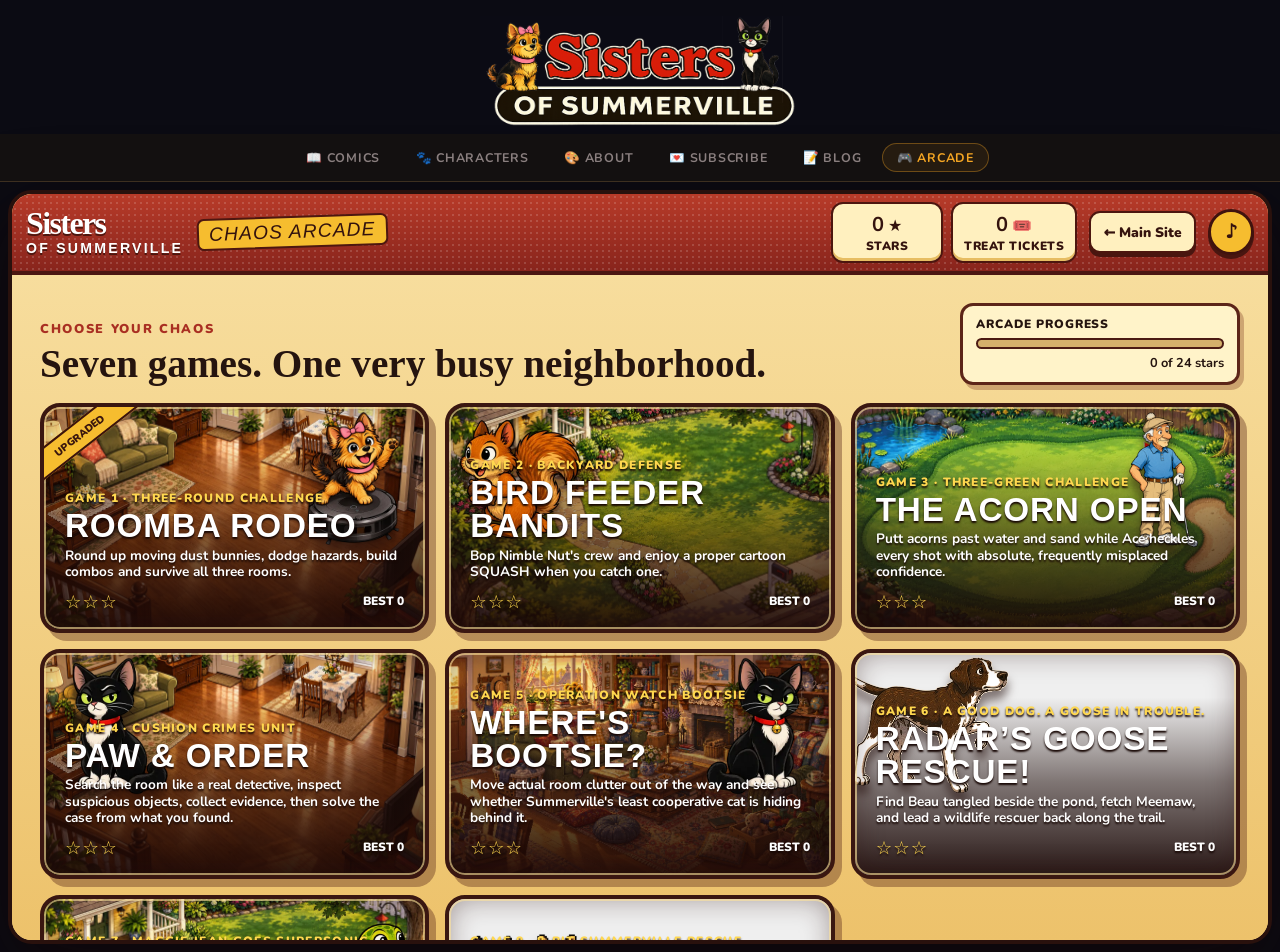
==== commit 106083c5: "Add files via upload" ====
--- a/games/index.html
+++ b/games/index.html
@@ -15,7 +15,7 @@
   <link rel="preconnect" href="https://fonts.googleapis.com">
   <link rel="preconnect" href="https://fonts.gstatic.com" crossorigin>
   <link href="https://fonts.googleapis.com/css2?family=Bangers&family=Nunito:wght@400;600;700;800;900&family=Caveat:wght@500;700&display=swap" rel="stylesheet">
-  <link rel="stylesheet" href="styles.css?v=17">
+  <link rel="stylesheet" href="styles.css?v=21">
 </head>
 <body>
   <header class="site-branding">
@@ -136,6 +136,6 @@
       </section>
     </section>
   </main>
-  <script src="game.js?v=17" defer></script>
+  <script src="game.js?v=21" defer></script>
 </body>
 </html>
--- a/games/styles.css
+++ b/games/styles.css
@@ -147,7 +147,7 @@
 .seed-meter{position:absolute;left:2%;top:3%;z-index:70;width:min(280px,45%);padding:8px 10px;border:3px solid #36140f;border-radius:11px;background:#fff3c8;font-weight:1000}
 .seed-track{height:12px;margin-top:5px;overflow:hidden;border:2px solid #4a1b13;border-radius:9px;background:#cba761}.seed-track i{display:block;height:100%;width:100%;background:linear-gradient(90deg,#c83a25,#f4bd2e,#3e9d4f);transform-origin:left;transition:transform .2s ease}
 
-.golf-ball{position:absolute;z-index:78;width:clamp(44px,6vw,72px);aspect-ratio:1;display:grid;place-items:center;transform:translate(-50%,-50%);border:0;background:transparent;padding:0;font-size:clamp(2rem,5vw,4rem);line-height:1;filter:drop-shadow(0 8px 4px #29120888);cursor:grab;will-change:left,top}
+.golf-ball{position:absolute;z-index:78;width:clamp(48px,6.2vw,76px);aspect-ratio:1;display:grid;place-items:center;transform:translate(-50%,-50%);border:3px solid #35140f;border-radius:50%;background:radial-gradient(circle at 35% 28%,#fff8d5 0 18%,#f5c45c 58%,#a85a21 100%);padding:0;font-size:clamp(2rem,5vw,4rem);line-height:1;box-shadow:0 0 0 3px #fff4bcaa,0 8px 5px #29120888;cursor:grab;will-change:left,top}
 .golf-ball.moving{cursor:default}.golf-hole{position:absolute;z-index:20;width:clamp(34px,4.5vw,58px);aspect-ratio:1;transform:translate(-50%,-50%);border:4px solid #fff;border-radius:50%;background:#17100d;box-shadow:0 0 0 3px #35170e55}
 .aim-line{position:absolute;z-index:42;height:8px;border:2px solid #35140f;border-radius:5px;background:repeating-linear-gradient(90deg,#ffe13b 0 12px,#fff 12px 20px);transform-origin:left center;pointer-events:none;filter:drop-shadow(0 2px 1px #24100b)}
 .aim-line::after{content:"";position:absolute;right:-12px;top:50%;width:0;height:0;border-top:9px solid transparent;border-bottom:9px solid transparent;border-left:15px solid #ffe13b;transform:translateY(-50%);filter:drop-shadow(1px 1px 0 #35140f)}
@@ -223,6 +223,49 @@
 body.game-setup .game-stage,body.game-setup .instruction-overlay{touch-action:pan-y;user-select:auto}
 body.game-setup .instruction-overlay{overflow-x:hidden;overflow-y:auto;-webkit-overflow-scrolling:touch;overscroll-behavior:contain;place-items:start center}
 body.game-setup .instruction-card{margin:auto}
+
+/* Pixel Sisters: Portal Panic — coarse 8-bit raster game. */
+.pixel-stage .background-layer{image-rendering:pixelated;background-size:cover;background-position:center}
+.pixel-stage::before{content:"";position:absolute;inset:0;z-index:7;pointer-events:none;background:repeating-linear-gradient(0deg,transparent 0 5px,#3012590a 5px 6px);mix-blend-mode:multiply}
+.pixel-world{image-rendering:pixelated}
+.pixel-world[data-pixel-level="2"]::before,.pixel-world[data-pixel-level="3"]::before{content:"";position:absolute;inset:0;pointer-events:none;background:linear-gradient(90deg,transparent 0 47%,#ff37dc18 48% 50%,transparent 51%),linear-gradient(0deg,transparent 0 68%,#23dbff14 69% 71%,transparent 72%);animation:pixelScan 3.8s steps(8,end) infinite}
+.pixel-world[data-pixel-level="3"]::before{animation-duration:2.3s;opacity:.9}
+
+.pixel-hero{position:absolute;width:clamp(88px,12vw,165px);aspect-ratio:1;transform:translate(-50%,-76%) rotate(var(--tilt,0deg));background-image:url("assets/pixel-sisters.png");background-size:200% 100%;background-repeat:no-repeat;image-rendering:pixelated;filter:drop-shadow(0 8px 0 #20103988);pointer-events:none;will-change:left,top,transform}
+.pixel-hero.pixel-honey{background-position:left center}.pixel-hero.pixel-bootsie{background-position:right center}
+.pixel-hero::after{content:"";position:absolute;left:18%;right:18%;bottom:2%;height:9%;z-index:-1;border-radius:50%;background:#23113d55;filter:blur(2px)}
+
+.pixel-mission{position:absolute;left:2%;top:2%;z-index:76;min-width:min(320px,45%);padding:8px 11px;border:4px solid #17102c;border-radius:4px;color:#17102c;background:#fff2a9ee;box-shadow:5px 5px 0 #8a205d;font-family:"Courier New",monospace;font-weight:1000;text-transform:uppercase;pointer-events:none}
+.pixel-mission span,.pixel-mission b,.pixel-mission small{display:block}.pixel-mission span{color:#8e1d65;font-size:clamp(.55rem,.9vw,.72rem)}.pixel-mission b{margin:2px 0;font-size:clamp(.78rem,1.5vw,1.05rem)}.pixel-mission small{font-size:clamp(.5rem,.8vw,.66rem)}.pixel-mission.urgent{color:#fff;background:#a92145;box-shadow:5px 5px 0 #ffe23c;animation:pixelUrgent .45s steps(2,end) infinite}.pixel-mission.urgent span{color:#ffe23c}
+
+.pixel-switcher{position:absolute;left:50%;bottom:2%;z-index:79;display:grid;grid-template-columns:1fr 1fr;transform:translateX(-50%);overflow:hidden;border:4px solid #17102c;border-radius:6px;background:#17102c;box-shadow:5px 5px 0 #721f62}
+.pixel-switcher button{min-width:clamp(112px,17vw,190px);min-height:46px;padding:8px 10px;border:0;color:#fff;background:#48265f;font-family:"Courier New",monospace;font-size:clamp(.72rem,1.25vw,.95rem);font-weight:1000;letter-spacing:.03em;cursor:pointer;text-shadow:2px 2px 0 #17102c}.pixel-switcher button+button{border-left:3px solid #17102c}.pixel-switcher button.active{color:#241029;background:#ffe13f;box-shadow:inset 0 -5px 0 #f18b3a;text-shadow:none}.pixel-switcher button:active{transform:translateY(2px)}
+
+.pixel-token{position:absolute;width:clamp(54px,7vw,88px);aspect-ratio:1;transform:translate(-50%,-50%);display:grid;place-items:center;border:4px solid #17102c;border-radius:4px;background:#20133fd9;box-shadow:5px 5px 0 #17102c88;color:#fff;image-rendering:pixelated;animation:pixelBob .7s steps(3,end) infinite alternate;pointer-events:none}.pixel-token span{font-size:clamp(1.55rem,3.4vw,2.8rem);line-height:.8}.pixel-token b{font:1000 clamp(.42rem,.75vw,.62rem)/1 "Courier New",monospace}.pixel-token.honey-token{outline:4px solid #ff4fa3}.pixel-token.bootsie-token{outline:4px solid #ffe13f}.pixel-token.collected{animation:pixelCollect .35s steps(4,end) forwards}
+
+.pixel-friend{position:absolute;width:clamp(88px,11vw,150px);aspect-ratio:1;transform:translate(-50%,-72%);display:grid;place-items:center;pointer-events:none;filter:drop-shadow(0 8px 0 #28143b88)}
+.pixel-friend i{display:block;width:100%;height:100%;background-repeat:no-repeat;background-size:300% 100%;image-rendering:pixelated;filter:grayscale(.65) brightness(.72) sepia(.25)}
+.pixel-friend.friend-sheet-a i{background-image:url("assets/pixel-friends-a.png")}.pixel-friend.friend-sheet-b i{background-image:url("assets/pixel-friends-b.png")}
+.pixel-friend.friend-slot-0 i{background-position:left center}.pixel-friend.friend-slot-1 i{background-position:center center}.pixel-friend.friend-slot-2 i{background-position:right center}
+.pixel-friend>b{position:absolute;left:50%;bottom:-4px;transform:translateX(-50%);min-width:82%;padding:4px 6px;border:3px solid #17102c;border-radius:3px;color:#fff;background:#732362;font:1000 clamp(.5rem,.9vw,.7rem)/1 "Courier New",monospace;text-align:center;text-transform:uppercase;white-space:nowrap;box-shadow:3px 3px 0 #17102c}.pixel-friend b small{display:block;margin-top:2px;color:#ffe13f;font-size:.82em}.pixel-friend::after{content:"";position:absolute;inset:-5%;border:5px solid #2de0ff;border-radius:8px;box-shadow:0 0 0 4px #ff40c566,0 0 18px #2de0ff;animation:pixelCage .55s steps(2,end) infinite alternate}.pixel-friend.rescued{animation:pixelRescue .65s steps(6,end) forwards}.pixel-friend.rescued i{filter:none}.pixel-friend.rescued::after{display:none}
+
+.pixel-glitch{position:absolute;width:clamp(58px,7vw,94px);aspect-ratio:1;transform:translate(-50%,-50%);border:4px solid #17102c;background:#501f76;box-shadow:5px 5px 0 #17102c88;animation:glitchBox .55s steps(2,end) infinite;pointer-events:none}.pixel-glitch i{position:absolute;display:block;background:#ff42c8}.pixel-glitch i:nth-child(1){left:9%;top:14%;width:60%;height:18%}.pixel-glitch i:nth-child(2){right:8%;top:43%;width:56%;height:20%;background:#25dbff}.pixel-glitch i:nth-child(3){left:17%;bottom:10%;width:68%;height:15%;background:#ffe13f}.pixel-glitch.hit{animation:glitchHit .34s steps(4,end)}
+
+.pixel-portal-gate{position:absolute;width:clamp(105px,14vw,190px);aspect-ratio:1.25;transform:translate(-50%,-45%);display:grid;place-items:center;pointer-events:none}.pixel-portal-gate i{width:70%;aspect-ratio:1;border:10px solid #4d2a63;border-radius:50%;background:repeating-conic-gradient(#542964 0 12deg,#251333 12deg 24deg);box-shadow:0 0 0 6px #1c1026aa;animation:portalSpin 1.2s steps(8,end) infinite}.pixel-portal-gate b{position:absolute;bottom:-4px;padding:4px 7px;border:3px solid #17102c;border-radius:3px;color:#fff;background:#57245f;font:1000 clamp(.48rem,.8vw,.68rem)/1 "Courier New",monospace;white-space:nowrap}.pixel-portal-gate.open i{border-color:#ff41cc;background:repeating-conic-gradient(#24e0ff 0 12deg,#ff41cc 12deg 24deg);box-shadow:0 0 0 6px #fff29b,0 0 26px #ff41cc}.pixel-portal-gate.open b{color:#22102b;background:#ffe13f;animation:portalLabel .5s steps(2,end) infinite}
+
+@keyframes pixelBob{to{transform:translate(-50%,-58%)}}
+@keyframes pixelCollect{to{opacity:0;transform:translate(-50%,-50%) scale(2) rotate(20deg)}}
+@keyframes pixelCage{to{border-color:#ff41cc;box-shadow:0 0 0 4px #2de0ff66,0 0 22px #ff41cc}}
+@keyframes pixelRescue{40%{transform:translate(-50%,-95%) scale(1.25);filter:drop-shadow(0 0 16px #fff)}100%{opacity:0;transform:translate(-50%,-120%) scale(.7)}}
+@keyframes glitchBox{0%{clip-path:polygon(0 0,100% 7%,92% 100%,5% 91%)}100%{clip-path:polygon(7% 4%,94% 0,100% 92%,0 100%);transform:translate(-50%,-50%) translateX(4px)}}
+@keyframes glitchHit{50%{transform:translate(-50%,-50%) scale(1.45) rotate(18deg);filter:brightness(2)}100%{transform:translate(-50%,-50%) scale(.8) rotate(-12deg)}}
+@keyframes portalSpin{to{transform:rotate(360deg)}}
+@keyframes portalLabel{50%{transform:translateY(-3px)}}
+@keyframes pixelUrgent{50%{filter:brightness(1.45)}}
+@keyframes pixelScan{to{transform:translateY(8%)}}
+
+@media(max-width:680px){.pixel-hero{width:clamp(78px,15vw,125px)}.pixel-friend{width:clamp(72px,13vw,112px)}.pixel-switcher button{min-width:102px;min-height:42px;padding:6px}.pixel-mission{min-width:44%;max-width:52%;padding:6px 7px}.pixel-token{width:56px}.pixel-portal-gate{width:120px}}
+@media(max-height:620px){.pixel-switcher{bottom:1%}.pixel-switcher button{min-height:38px;padding:5px 8px}.pixel-mission{top:1%;padding:5px 7px}.pixel-hero{width:105px}.pixel-friend{width:96px}.pixel-token{width:52px}.pixel-portal-gate{width:105px}}
 
 /* Always use dark ink on cream, gold, or pink controls. */
 .power-readout,.green-label,.case-guide,.watch-status,.hint-button,.route-banner,
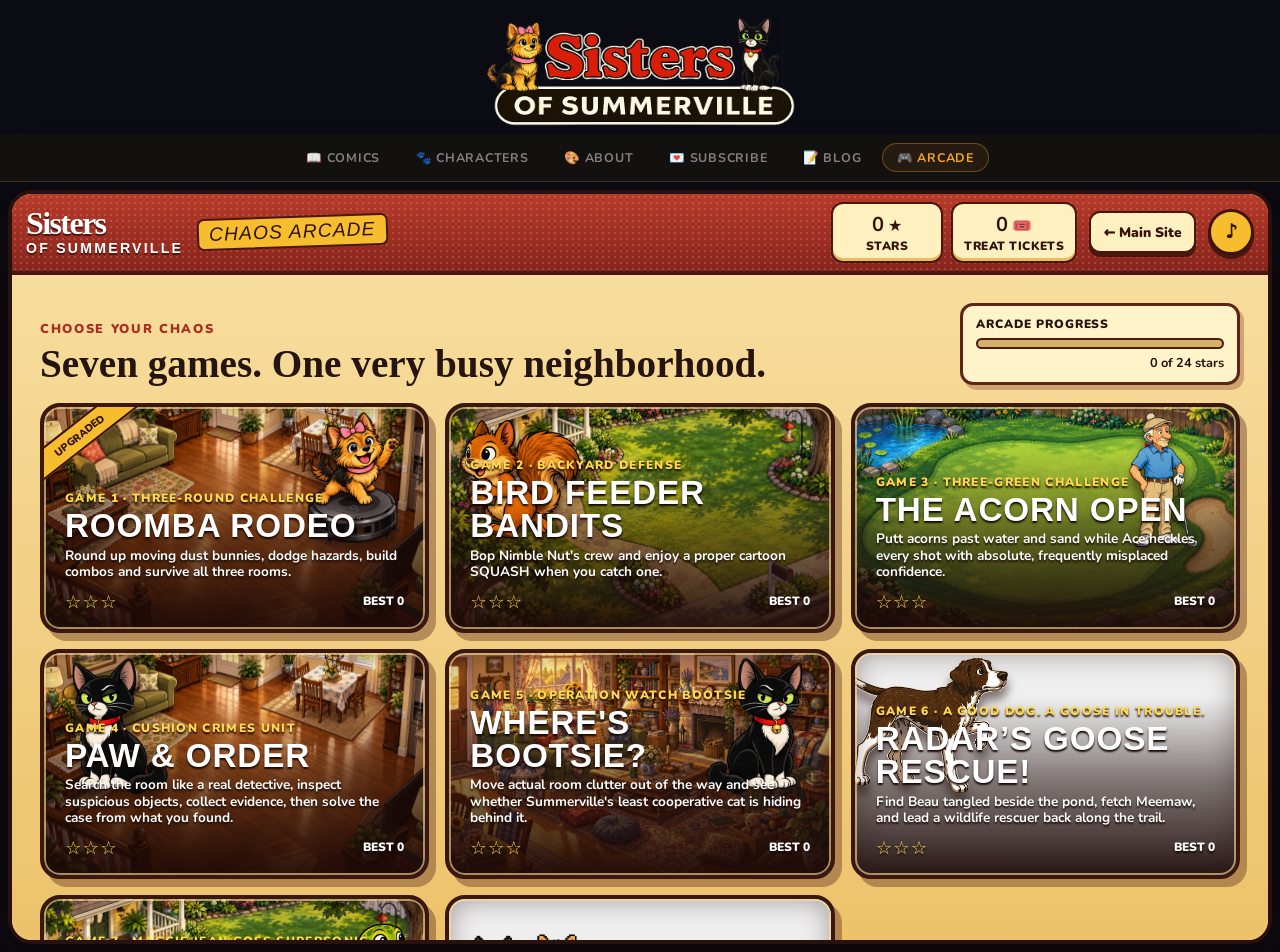
==== commit 914a7ae0: "Add files via upload" ====
--- a/games/index.html
+++ b/games/index.html
@@ -15,7 +15,7 @@
   <link rel="preconnect" href="https://fonts.googleapis.com">
   <link rel="preconnect" href="https://fonts.gstatic.com" crossorigin>
   <link href="https://fonts.googleapis.com/css2?family=Bangers&family=Nunito:wght@400;600;700;800;900&family=Caveat:wght@500;700&display=swap" rel="stylesheet">
-  <link rel="stylesheet" href="styles.css?v=21">
+  <link rel="stylesheet" href="styles.css?v=22">
 </head>
 <body>
   <header class="site-branding">
@@ -136,6 +136,6 @@
       </section>
     </section>
   </main>
-  <script src="game.js?v=21" defer></script>
+  <script src="game.js?v=22" defer></script>
 </body>
 </html>
--- a/games/styles.css
+++ b/games/styles.css
@@ -233,6 +233,7 @@
 
 .pixel-hero{position:absolute;width:clamp(88px,12vw,165px);aspect-ratio:1;transform:translate(-50%,-76%) rotate(var(--tilt,0deg));background-image:url("assets/pixel-sisters.png");background-size:200% 100%;background-repeat:no-repeat;image-rendering:pixelated;filter:drop-shadow(0 8px 0 #20103988);pointer-events:none;will-change:left,top,transform}
 .pixel-hero.pixel-honey{background-position:left center}.pixel-hero.pixel-bootsie{background-position:right center}
+.pixel-hero.pixel-duo{width:clamp(165px,23vw,300px);aspect-ratio:2/1;background-size:100% 100%;background-position:center}
 .pixel-hero::after{content:"";position:absolute;left:18%;right:18%;bottom:2%;height:9%;z-index:-1;border-radius:50%;background:#23113d55;filter:blur(2px)}
 
 .pixel-mission{position:absolute;left:2%;top:2%;z-index:76;min-width:min(320px,45%);padding:8px 11px;border:4px solid #17102c;border-radius:4px;color:#17102c;background:#fff2a9ee;box-shadow:5px 5px 0 #8a205d;font-family:"Courier New",monospace;font-weight:1000;text-transform:uppercase;pointer-events:none}
@@ -241,7 +242,7 @@
 .pixel-switcher{position:absolute;left:50%;bottom:2%;z-index:79;display:grid;grid-template-columns:1fr 1fr;transform:translateX(-50%);overflow:hidden;border:4px solid #17102c;border-radius:6px;background:#17102c;box-shadow:5px 5px 0 #721f62}
 .pixel-switcher button{min-width:clamp(112px,17vw,190px);min-height:46px;padding:8px 10px;border:0;color:#fff;background:#48265f;font-family:"Courier New",monospace;font-size:clamp(.72rem,1.25vw,.95rem);font-weight:1000;letter-spacing:.03em;cursor:pointer;text-shadow:2px 2px 0 #17102c}.pixel-switcher button+button{border-left:3px solid #17102c}.pixel-switcher button.active{color:#241029;background:#ffe13f;box-shadow:inset 0 -5px 0 #f18b3a;text-shadow:none}.pixel-switcher button:active{transform:translateY(2px)}
 
-.pixel-token{position:absolute;width:clamp(54px,7vw,88px);aspect-ratio:1;transform:translate(-50%,-50%);display:grid;place-items:center;border:4px solid #17102c;border-radius:4px;background:#20133fd9;box-shadow:5px 5px 0 #17102c88;color:#fff;image-rendering:pixelated;animation:pixelBob .7s steps(3,end) infinite alternate;pointer-events:none}.pixel-token span{font-size:clamp(1.55rem,3.4vw,2.8rem);line-height:.8}.pixel-token b{font:1000 clamp(.42rem,.75vw,.62rem)/1 "Courier New",monospace}.pixel-token.honey-token{outline:4px solid #ff4fa3}.pixel-token.bootsie-token{outline:4px solid #ffe13f}.pixel-token.collected{animation:pixelCollect .35s steps(4,end) forwards}
+.pixel-token{position:absolute;width:clamp(54px,7vw,88px);aspect-ratio:1;transform:translate(-50%,-50%);display:grid;place-items:center;border:4px solid #17102c;border-radius:4px;background:#20133fd9;box-shadow:5px 5px 0 #17102c88;color:#fff;image-rendering:pixelated;animation:pixelBob .7s steps(3,end) infinite alternate;pointer-events:none}.pixel-token span{font-size:clamp(1.55rem,3.4vw,2.8rem);line-height:.8}.pixel-token b{font:1000 clamp(.42rem,.75vw,.62rem)/1 "Courier New",monospace}.pixel-token.honey-token{outline:4px solid #ff4fa3}.pixel-token.bootsie-token{outline:4px solid #ffe13f}.pixel-token.duo-token{outline:4px solid #2de0ff;color:#ff65ba}.pixel-token.duo-token span{text-shadow:3px 3px 0 #17102c}.pixel-token.collected{animation:pixelCollect .35s steps(4,end) forwards}
 
 .pixel-friend{position:absolute;width:clamp(88px,11vw,150px);aspect-ratio:1;transform:translate(-50%,-72%);display:grid;place-items:center;pointer-events:none;filter:drop-shadow(0 8px 0 #28143b88)}
 .pixel-friend i{display:block;width:100%;height:100%;background-repeat:no-repeat;background-size:300% 100%;image-rendering:pixelated;filter:grayscale(.65) brightness(.72) sepia(.25)}
@@ -264,7 +265,7 @@
 @keyframes pixelUrgent{50%{filter:brightness(1.45)}}
 @keyframes pixelScan{to{transform:translateY(8%)}}
 
-@media(max-width:680px){.pixel-hero{width:clamp(78px,15vw,125px)}.pixel-friend{width:clamp(72px,13vw,112px)}.pixel-switcher button{min-width:102px;min-height:42px;padding:6px}.pixel-mission{min-width:44%;max-width:52%;padding:6px 7px}.pixel-token{width:56px}.pixel-portal-gate{width:120px}}
+@media(max-width:680px){.pixel-hero{width:clamp(78px,15vw,125px)}.pixel-hero.pixel-duo{width:clamp(145px,28vw,230px)}.pixel-friend{width:clamp(72px,13vw,112px)}.pixel-switcher button{min-width:102px;min-height:42px;padding:6px}.pixel-mission{min-width:44%;max-width:52%;padding:6px 7px}.pixel-token{width:56px}.pixel-portal-gate{width:120px}}
 @media(max-height:620px){.pixel-switcher{bottom:1%}.pixel-switcher button{min-height:38px;padding:5px 8px}.pixel-mission{top:1%;padding:5px 7px}.pixel-hero{width:105px}.pixel-friend{width:96px}.pixel-token{width:52px}.pixel-portal-gate{width:105px}}
 
 /* Always use dark ink on cream, gold, or pink controls. */
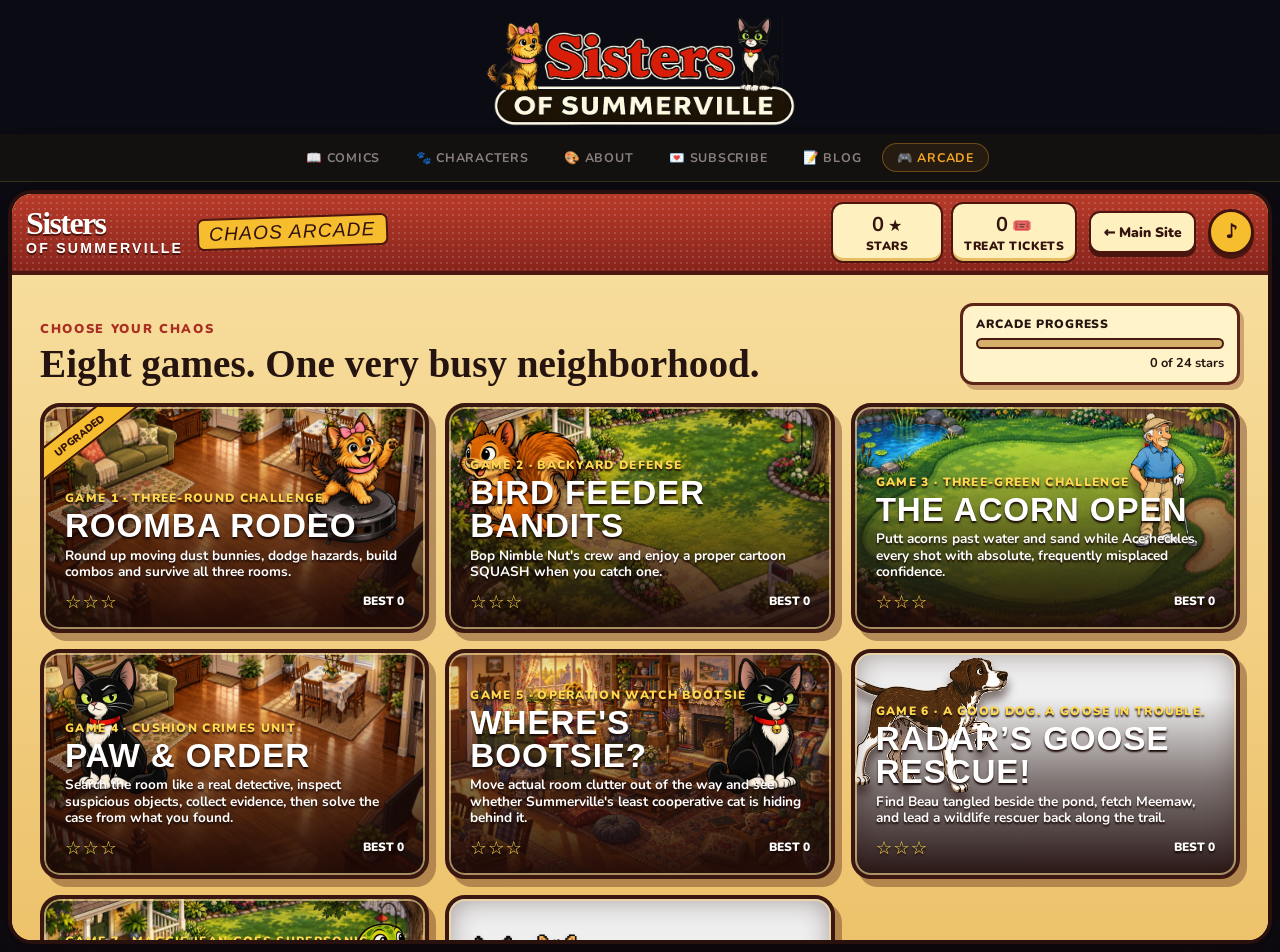
==== commit 157b2056: "Add files via upload" ====
--- a/games/index.html
+++ b/games/index.html
@@ -4,7 +4,7 @@
   <meta charset="utf-8">
   <meta name="viewport" content="width=device-width,initial-scale=1,viewport-fit=cover,user-scalable=no">
   <meta name="theme-color" content="#8f281e">
-  <meta name="description" content="Seven playable Sisters of Summerville comic adventures in one colorful 2.5D arcade.">
+  <meta name="description" content="Eight playable Sisters of Summerville comic adventures in one colorful 2.5D arcade.">
   <title>Sisters of Summerville Arcade</title>
   <link rel="manifest" href="manifest.webmanifest">
   <link rel="icon" type="image/png" href="assets/icon-192.png">
@@ -15,7 +15,7 @@
   <link rel="preconnect" href="https://fonts.googleapis.com">
   <link rel="preconnect" href="https://fonts.gstatic.com" crossorigin>
   <link href="https://fonts.googleapis.com/css2?family=Bangers&family=Nunito:wght@400;600;700;800;900&family=Caveat:wght@500;700&display=swap" rel="stylesheet">
-  <link rel="stylesheet" href="styles.css?v=22">
+  <link rel="stylesheet" href="styles.css?v=23">
 </head>
 <body>
   <header class="site-branding">
@@ -50,12 +50,12 @@
         <div class="arcade-heading">
           <div>
             <p class="eyebrow">Choose Your Chaos</p>
-            <h1>Seven games. One very busy neighborhood.</h1>
+            <h1>Eight games. One very busy neighborhood.</h1>
           </div>
           <div class="progress-card">
             <span>Arcade Progress</span>
             <div class="progress-track"><i id="progressFill"></i></div>
-            <strong id="progressText">0 of 21 stars</strong>
+            <strong id="progressText">0 of 24 stars</strong>
           </div>
         </div>
         <div id="gameGrid" class="game-grid" aria-label="Games"></div>
@@ -136,6 +136,6 @@
       </section>
     </section>
   </main>
-  <script src="game.js?v=22" defer></script>
+  <script src="game.js?v=23" defer></script>
 </body>
 </html>
--- a/games/styles.css
+++ b/games/styles.css
@@ -352,3 +352,43 @@
 .pond-clue>span{display:block;width:clamp(44px,5vw,68px);height:auto;aspect-ratio:1;margin:auto}
 .pond-destination>span{display:block;width:35px;height:35px;margin:-5px auto}
 .pond-goose.tangled::after{left:-12%;right:auto;top:48%;width:124%;height:auto;aspect-ratio:1;border:0;border-radius:0;box-shadow:none;background-image:url("assets/pond-props.png");background-size:200% 200%;background-position:100% 0;transform:rotate(-15deg)}
+
+/* Portal Hop: clear, tap-first pixel platform adventure. */
+.portal-world{overflow:hidden;color:#fff;touch-action:manipulation}
+.portal-stage .background-layer{image-rendering:pixelated;background-size:cover;background-position:center}
+.portal-route{position:absolute;inset:0;z-index:20;pointer-events:none}
+.portal-rung{position:absolute;left:0;width:100%;height:1px;transform:translateY(-50%);display:flex;align-items:center;justify-content:space-around}
+.rung-line{position:absolute;left:7%;right:7%;height:7px;border:2px solid #19132b;background:#47d7ef;box-shadow:0 0 0 3px #fae34e,0 0 18px #3ef4ff99;opacity:.9}
+.home-rung .rung-line{background:#7bec77;box-shadow:0 0 0 3px #fff275,0 0 22px #6eff8a}
+.portal-home{position:absolute;left:50%;top:-21px;transform:translateX(-50%);z-index:2;padding:5px 13px;border:3px solid #19132b;border-radius:4px;color:#171127;background:#ffe84d;box-shadow:4px 4px 0 #20142b;font:1000 clamp(.7rem,1.2vw,.95rem)/1 "Courier New",monospace;letter-spacing:.08em}
+.hop-gate{position:absolute;top:0;left:var(--gate-x,50%);transform:translate(-50%,-50%);z-index:4;width:clamp(82px,10vw,116px);min-height:78px;padding:7px 5px 4px;border:4px solid #161229;border-radius:50%;color:#11201e;background:#63f58f;box-shadow:0 0 0 4px #f9e33e,0 0 23px #75ffbd,5px 6px 0 #17122b;cursor:pointer;pointer-events:auto;touch-action:manipulation;font-family:"Courier New",monospace;text-align:center;transition:filter .15s,transform .15s}
+.hop-gate:nth-child(2){left:22%}.hop-gate:nth-child(3){left:50%}.hop-gate:nth-child(4){left:78%}
+.hop-gate>i{display:block;width:28px;height:28px;margin:0 auto 2px;border:4px solid #fff;border-radius:50%;background:#32a5f2;box-shadow:inset 0 0 0 4px #b7fff3,0 0 12px #fff}
+.hop-gate>b{display:block;font-size:clamp(.53rem,.9vw,.7rem);line-height:1.05;letter-spacing:.02em}
+.hop-gate>small{display:block;margin-top:2px;color:#155326;font-size:clamp(.5rem,.75vw,.62rem);font-weight:1000}
+.hop-gate:hover:not(:disabled),.hop-gate:focus-visible{transform:translate(-50%,-56%) scale(1.08);filter:brightness(1.12)}
+.hop-gate:disabled{cursor:default}.hop-gate[hidden]{display:none}
+.hop-gate.blocked{background:#bd62e9;box-shadow:0 0 0 4px #ffcf4a,0 0 18px #ff58fc88,5px 6px 0 #17122b}
+.hop-gate.blocked>i{background:#7b38c5}.hop-gate.blocked>small{color:#fff}
+.hop-gate.star-gate:not(.blocked){outline:4px dashed #fff;outline-offset:7px}
+.hop-gate.zapped{animation:portalZap .35s steps(2,end)}
+.portal-glitch-shutter{position:absolute;z-index:39;transform:translate(-50%,-50%);width:clamp(80px,11vw,132px);height:42px;display:grid;place-items:center;border:4px solid #241038;border-radius:5px;background:repeating-linear-gradient(135deg,#ff42d1 0 8px,#641fa0 8px 16px);box-shadow:0 0 0 3px #ffe143,0 0 20px #fa5affaa;color:#fff;font:1000 clamp(.56rem,.9vw,.75rem)/1 "Courier New",monospace;text-shadow:2px 2px #301044;pointer-events:none;animation:pixelScan 1.3s steps(5,end) infinite alternate}
+.portal-glitch-shutter b{padding:2px 5px;background:#341247d9}
+.portal-hero{position:absolute;z-index:64;width:clamp(84px,10vw,132px);aspect-ratio:1;transform:translate(-50%,-80%);filter:drop-shadow(0 7px 0 #17132b99);pointer-events:none;image-rendering:pixelated}
+.portal-hero i{display:block;width:100%;height:100%;background-repeat:no-repeat;image-rendering:pixelated}
+.portal-sheet-sisters i{background-image:url("assets/pixel-sisters.png");background-size:200% 100%}
+.portal-sheet-sisters.portal-slot-0 i{background-position:left center}.portal-sheet-sisters.portal-slot-1 i{background-position:right center}
+.portal-sheet-friends-a i{background-image:url("assets/pixel-friends-a.png");background-size:300% 100%}
+.portal-sheet-friends-b i{background-image:url("assets/pixel-friends-b.png");background-size:300% 100%}
+.portal-sheet-friends-a.portal-slot-0 i,.portal-sheet-friends-b.portal-slot-0 i{background-position:left center}
+.portal-sheet-friends-a.portal-slot-1 i,.portal-sheet-friends-b.portal-slot-1 i{background-position:center center}
+.portal-sheet-friends-a.portal-slot-2 i,.portal-sheet-friends-b.portal-slot-2 i{background-position:right center}
+.portal-hero.portal-vanish{animation:portalVanish .28s steps(4,end) forwards}
+.portal-hero.portal-arrive{animation:portalArrive .42s steps(5,end)}
+.portal-mission{z-index:76;min-width:min(320px,44%);box-shadow:4px 4px 0 #27204b}
+.portal-mission small{max-width:320px}
+@keyframes portalVanish{50%{transform:translate(-50%,-80%) scale(.5);filter:brightness(2)}100%{transform:translate(-50%,-80%) scale(.05);opacity:.1}}
+@keyframes portalArrive{0%{transform:translate(-50%,-80%) scale(.08);opacity:.25}70%{transform:translate(-50%,-80%) scale(1.14)}100%{transform:translate(-50%,-80%) scale(1);opacity:1}}
+@keyframes portalZap{25%{transform:translate(-50%,-50%) translateX(-8px)}75%{transform:translate(-50%,-50%) translateX(8px)}}
+@media(max-width:650px){.portal-mission{min-width:54%;max-width:76%;padding:6px 8px}.portal-mission small{max-width:260px}.hop-gate{width:76px;min-height:68px;padding:5px 3px 3px;border-width:3px}.hop-gate>i{width:23px;height:23px}.portal-hero{width:clamp(75px,15vw,104px)}.portal-glitch-shutter{width:78px;height:34px}}
+@media(max-width:420px){.portal-mission{max-width:80%}.portal-mission small{font-size:.58rem}.hop-gate{width:69px;min-height:63px}.portal-home{top:-17px;padding:4px 9px}}
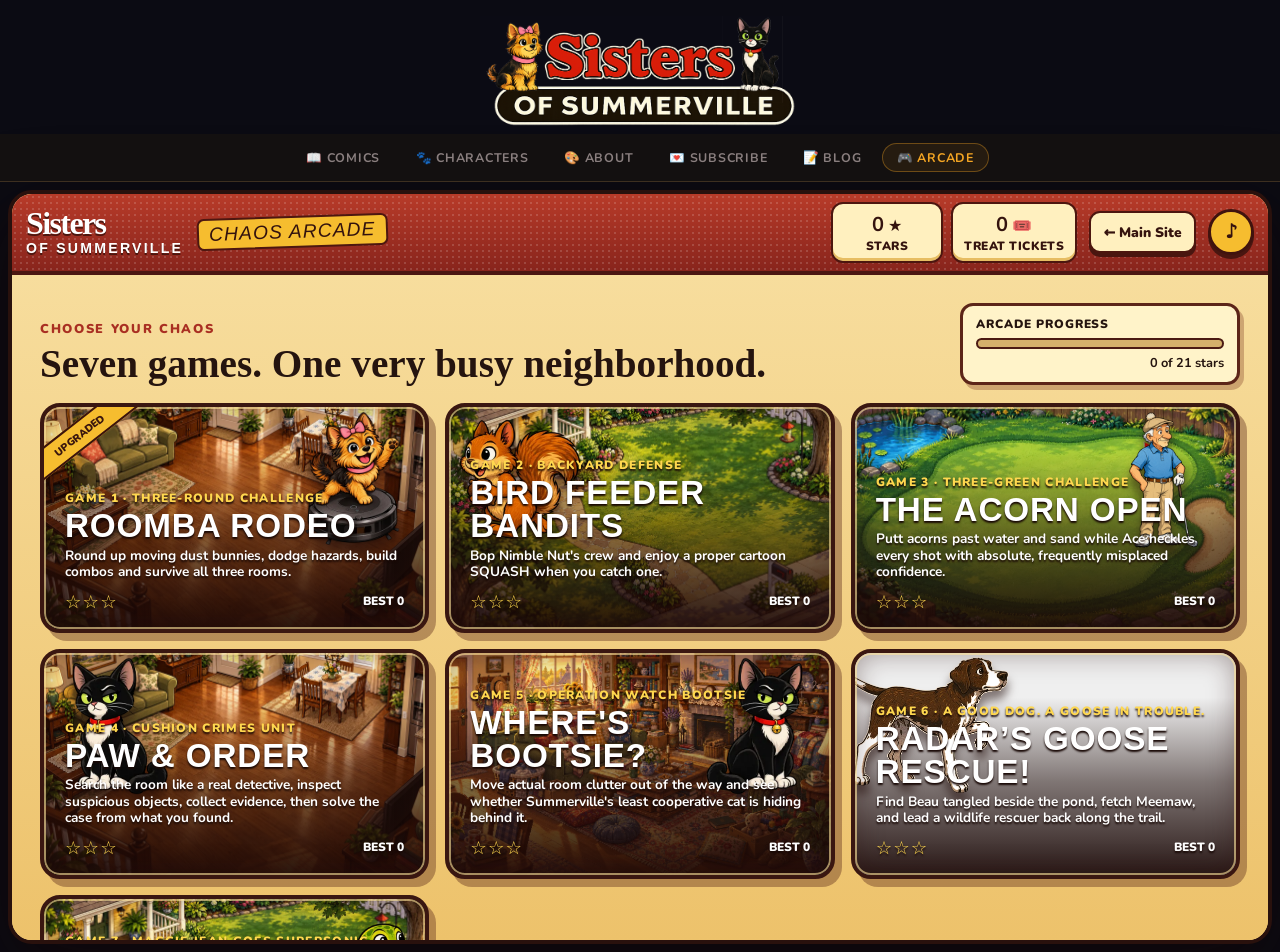
==== commit 6c003446: "Add files via upload" ====
--- a/games/index.html
+++ b/games/index.html
@@ -4,7 +4,7 @@
   <meta charset="utf-8">
   <meta name="viewport" content="width=device-width,initial-scale=1,viewport-fit=cover,user-scalable=no">
   <meta name="theme-color" content="#8f281e">
-  <meta name="description" content="Eight playable Sisters of Summerville comic adventures in one colorful 2.5D arcade.">
+  <meta name="description" content="Seven playable Sisters of Summerville comic adventures in one colorful 2.5D arcade.">
   <title>Sisters of Summerville Arcade</title>
   <link rel="manifest" href="manifest.webmanifest">
   <link rel="icon" type="image/png" href="assets/icon-192.png">
@@ -15,7 +15,7 @@
   <link rel="preconnect" href="https://fonts.googleapis.com">
   <link rel="preconnect" href="https://fonts.gstatic.com" crossorigin>
   <link href="https://fonts.googleapis.com/css2?family=Bangers&family=Nunito:wght@400;600;700;800;900&family=Caveat:wght@500;700&display=swap" rel="stylesheet">
-  <link rel="stylesheet" href="styles.css?v=23">
+  <link rel="stylesheet" href="styles.css?v=24">
 </head>
 <body>
   <header class="site-branding">
@@ -50,12 +50,12 @@
         <div class="arcade-heading">
           <div>
             <p class="eyebrow">Choose Your Chaos</p>
-            <h1>Eight games. One very busy neighborhood.</h1>
+            <h1>Seven games. One very busy neighborhood.</h1>
           </div>
           <div class="progress-card">
             <span>Arcade Progress</span>
             <div class="progress-track"><i id="progressFill"></i></div>
-            <strong id="progressText">0 of 24 stars</strong>
+            <strong id="progressText">0 of 21 stars</strong>
           </div>
         </div>
         <div id="gameGrid" class="game-grid" aria-label="Games"></div>
@@ -136,6 +136,6 @@
       </section>
     </section>
   </main>
-  <script src="game.js?v=23" defer></script>
+  <script src="game.js?v=24" defer></script>
 </body>
 </html>
--- a/games/styles.css
+++ b/games/styles.css
@@ -223,50 +223,6 @@
 body.game-setup .game-stage,body.game-setup .instruction-overlay{touch-action:pan-y;user-select:auto}
 body.game-setup .instruction-overlay{overflow-x:hidden;overflow-y:auto;-webkit-overflow-scrolling:touch;overscroll-behavior:contain;place-items:start center}
 body.game-setup .instruction-card{margin:auto}
-
-/* Pixel Sisters: Portal Panic — coarse 8-bit raster game. */
-.pixel-stage .background-layer{image-rendering:pixelated;background-size:cover;background-position:center}
-.pixel-stage::before{content:"";position:absolute;inset:0;z-index:7;pointer-events:none;background:repeating-linear-gradient(0deg,transparent 0 5px,#3012590a 5px 6px);mix-blend-mode:multiply}
-.pixel-world{image-rendering:pixelated}
-.pixel-world[data-pixel-level="2"]::before,.pixel-world[data-pixel-level="3"]::before{content:"";position:absolute;inset:0;pointer-events:none;background:linear-gradient(90deg,transparent 0 47%,#ff37dc18 48% 50%,transparent 51%),linear-gradient(0deg,transparent 0 68%,#23dbff14 69% 71%,transparent 72%);animation:pixelScan 3.8s steps(8,end) infinite}
-.pixel-world[data-pixel-level="3"]::before{animation-duration:2.3s;opacity:.9}
-
-.pixel-hero{position:absolute;width:clamp(88px,12vw,165px);aspect-ratio:1;transform:translate(-50%,-76%) rotate(var(--tilt,0deg));background-image:url("assets/pixel-sisters.png");background-size:200% 100%;background-repeat:no-repeat;image-rendering:pixelated;filter:drop-shadow(0 8px 0 #20103988);pointer-events:none;will-change:left,top,transform}
-.pixel-hero.pixel-honey{background-position:left center}.pixel-hero.pixel-bootsie{background-position:right center}
-.pixel-hero.pixel-duo{width:clamp(165px,23vw,300px);aspect-ratio:2/1;background-size:100% 100%;background-position:center}
-.pixel-hero::after{content:"";position:absolute;left:18%;right:18%;bottom:2%;height:9%;z-index:-1;border-radius:50%;background:#23113d55;filter:blur(2px)}
-
-.pixel-mission{position:absolute;left:2%;top:2%;z-index:76;min-width:min(320px,45%);padding:8px 11px;border:4px solid #17102c;border-radius:4px;color:#17102c;background:#fff2a9ee;box-shadow:5px 5px 0 #8a205d;font-family:"Courier New",monospace;font-weight:1000;text-transform:uppercase;pointer-events:none}
-.pixel-mission span,.pixel-mission b,.pixel-mission small{display:block}.pixel-mission span{color:#8e1d65;font-size:clamp(.55rem,.9vw,.72rem)}.pixel-mission b{margin:2px 0;font-size:clamp(.78rem,1.5vw,1.05rem)}.pixel-mission small{font-size:clamp(.5rem,.8vw,.66rem)}.pixel-mission.urgent{color:#fff;background:#a92145;box-shadow:5px 5px 0 #ffe23c;animation:pixelUrgent .45s steps(2,end) infinite}.pixel-mission.urgent span{color:#ffe23c}
-
-.pixel-switcher{position:absolute;left:50%;bottom:2%;z-index:79;display:grid;grid-template-columns:1fr 1fr;transform:translateX(-50%);overflow:hidden;border:4px solid #17102c;border-radius:6px;background:#17102c;box-shadow:5px 5px 0 #721f62}
-.pixel-switcher button{min-width:clamp(112px,17vw,190px);min-height:46px;padding:8px 10px;border:0;color:#fff;background:#48265f;font-family:"Courier New",monospace;font-size:clamp(.72rem,1.25vw,.95rem);font-weight:1000;letter-spacing:.03em;cursor:pointer;text-shadow:2px 2px 0 #17102c}.pixel-switcher button+button{border-left:3px solid #17102c}.pixel-switcher button.active{color:#241029;background:#ffe13f;box-shadow:inset 0 -5px 0 #f18b3a;text-shadow:none}.pixel-switcher button:active{transform:translateY(2px)}
-
-.pixel-token{position:absolute;width:clamp(54px,7vw,88px);aspect-ratio:1;transform:translate(-50%,-50%);display:grid;place-items:center;border:4px solid #17102c;border-radius:4px;background:#20133fd9;box-shadow:5px 5px 0 #17102c88;color:#fff;image-rendering:pixelated;animation:pixelBob .7s steps(3,end) infinite alternate;pointer-events:none}.pixel-token span{font-size:clamp(1.55rem,3.4vw,2.8rem);line-height:.8}.pixel-token b{font:1000 clamp(.42rem,.75vw,.62rem)/1 "Courier New",monospace}.pixel-token.honey-token{outline:4px solid #ff4fa3}.pixel-token.bootsie-token{outline:4px solid #ffe13f}.pixel-token.duo-token{outline:4px solid #2de0ff;color:#ff65ba}.pixel-token.duo-token span{text-shadow:3px 3px 0 #17102c}.pixel-token.collected{animation:pixelCollect .35s steps(4,end) forwards}
-
-.pixel-friend{position:absolute;width:clamp(88px,11vw,150px);aspect-ratio:1;transform:translate(-50%,-72%);display:grid;place-items:center;pointer-events:none;filter:drop-shadow(0 8px 0 #28143b88)}
-.pixel-friend i{display:block;width:100%;height:100%;background-repeat:no-repeat;background-size:300% 100%;image-rendering:pixelated;filter:grayscale(.65) brightness(.72) sepia(.25)}
-.pixel-friend.friend-sheet-a i{background-image:url("assets/pixel-friends-a.png")}.pixel-friend.friend-sheet-b i{background-image:url("assets/pixel-friends-b.png")}
-.pixel-friend.friend-slot-0 i{background-position:left center}.pixel-friend.friend-slot-1 i{background-position:center center}.pixel-friend.friend-slot-2 i{background-position:right center}
-.pixel-friend>b{position:absolute;left:50%;bottom:-4px;transform:translateX(-50%);min-width:82%;padding:4px 6px;border:3px solid #17102c;border-radius:3px;color:#fff;background:#732362;font:1000 clamp(.5rem,.9vw,.7rem)/1 "Courier New",monospace;text-align:center;text-transform:uppercase;white-space:nowrap;box-shadow:3px 3px 0 #17102c}.pixel-friend b small{display:block;margin-top:2px;color:#ffe13f;font-size:.82em}.pixel-friend::after{content:"";position:absolute;inset:-5%;border:5px solid #2de0ff;border-radius:8px;box-shadow:0 0 0 4px #ff40c566,0 0 18px #2de0ff;animation:pixelCage .55s steps(2,end) infinite alternate}.pixel-friend.rescued{animation:pixelRescue .65s steps(6,end) forwards}.pixel-friend.rescued i{filter:none}.pixel-friend.rescued::after{display:none}
-
-.pixel-glitch{position:absolute;width:clamp(58px,7vw,94px);aspect-ratio:1;transform:translate(-50%,-50%);border:4px solid #17102c;background:#501f76;box-shadow:5px 5px 0 #17102c88;animation:glitchBox .55s steps(2,end) infinite;pointer-events:none}.pixel-glitch i{position:absolute;display:block;background:#ff42c8}.pixel-glitch i:nth-child(1){left:9%;top:14%;width:60%;height:18%}.pixel-glitch i:nth-child(2){right:8%;top:43%;width:56%;height:20%;background:#25dbff}.pixel-glitch i:nth-child(3){left:17%;bottom:10%;width:68%;height:15%;background:#ffe13f}.pixel-glitch.hit{animation:glitchHit .34s steps(4,end)}
-
-.pixel-portal-gate{position:absolute;width:clamp(105px,14vw,190px);aspect-ratio:1.25;transform:translate(-50%,-45%);display:grid;place-items:center;pointer-events:none}.pixel-portal-gate i{width:70%;aspect-ratio:1;border:10px solid #4d2a63;border-radius:50%;background:repeating-conic-gradient(#542964 0 12deg,#251333 12deg 24deg);box-shadow:0 0 0 6px #1c1026aa;animation:portalSpin 1.2s steps(8,end) infinite}.pixel-portal-gate b{position:absolute;bottom:-4px;padding:4px 7px;border:3px solid #17102c;border-radius:3px;color:#fff;background:#57245f;font:1000 clamp(.48rem,.8vw,.68rem)/1 "Courier New",monospace;white-space:nowrap}.pixel-portal-gate.open i{border-color:#ff41cc;background:repeating-conic-gradient(#24e0ff 0 12deg,#ff41cc 12deg 24deg);box-shadow:0 0 0 6px #fff29b,0 0 26px #ff41cc}.pixel-portal-gate.open b{color:#22102b;background:#ffe13f;animation:portalLabel .5s steps(2,end) infinite}
-
-@keyframes pixelBob{to{transform:translate(-50%,-58%)}}
-@keyframes pixelCollect{to{opacity:0;transform:translate(-50%,-50%) scale(2) rotate(20deg)}}
-@keyframes pixelCage{to{border-color:#ff41cc;box-shadow:0 0 0 4px #2de0ff66,0 0 22px #ff41cc}}
-@keyframes pixelRescue{40%{transform:translate(-50%,-95%) scale(1.25);filter:drop-shadow(0 0 16px #fff)}100%{opacity:0;transform:translate(-50%,-120%) scale(.7)}}
-@keyframes glitchBox{0%{clip-path:polygon(0 0,100% 7%,92% 100%,5% 91%)}100%{clip-path:polygon(7% 4%,94% 0,100% 92%,0 100%);transform:translate(-50%,-50%) translateX(4px)}}
-@keyframes glitchHit{50%{transform:translate(-50%,-50%) scale(1.45) rotate(18deg);filter:brightness(2)}100%{transform:translate(-50%,-50%) scale(.8) rotate(-12deg)}}
-@keyframes portalSpin{to{transform:rotate(360deg)}}
-@keyframes portalLabel{50%{transform:translateY(-3px)}}
-@keyframes pixelUrgent{50%{filter:brightness(1.45)}}
-@keyframes pixelScan{to{transform:translateY(8%)}}
-
-@media(max-width:680px){.pixel-hero{width:clamp(78px,15vw,125px)}.pixel-hero.pixel-duo{width:clamp(145px,28vw,230px)}.pixel-friend{width:clamp(72px,13vw,112px)}.pixel-switcher button{min-width:102px;min-height:42px;padding:6px}.pixel-mission{min-width:44%;max-width:52%;padding:6px 7px}.pixel-token{width:56px}.pixel-portal-gate{width:120px}}
-@media(max-height:620px){.pixel-switcher{bottom:1%}.pixel-switcher button{min-height:38px;padding:5px 8px}.pixel-mission{top:1%;padding:5px 7px}.pixel-hero{width:105px}.pixel-friend{width:96px}.pixel-token{width:52px}.pixel-portal-gate{width:105px}}
 
 /* Always use dark ink on cream, gold, or pink controls. */
 .power-readout,.green-label,.case-guide,.watch-status,.hint-button,.route-banner,
@@ -352,43 +308,3 @@
 .pond-clue>span{display:block;width:clamp(44px,5vw,68px);height:auto;aspect-ratio:1;margin:auto}
 .pond-destination>span{display:block;width:35px;height:35px;margin:-5px auto}
 .pond-goose.tangled::after{left:-12%;right:auto;top:48%;width:124%;height:auto;aspect-ratio:1;border:0;border-radius:0;box-shadow:none;background-image:url("assets/pond-props.png");background-size:200% 200%;background-position:100% 0;transform:rotate(-15deg)}
-
-/* Portal Hop: clear, tap-first pixel platform adventure. */
-.portal-world{overflow:hidden;color:#fff;touch-action:manipulation}
-.portal-stage .background-layer{image-rendering:pixelated;background-size:cover;background-position:center}
-.portal-route{position:absolute;inset:0;z-index:20;pointer-events:none}
-.portal-rung{position:absolute;left:0;width:100%;height:1px;transform:translateY(-50%);display:flex;align-items:center;justify-content:space-around}
-.rung-line{position:absolute;left:7%;right:7%;height:7px;border:2px solid #19132b;background:#47d7ef;box-shadow:0 0 0 3px #fae34e,0 0 18px #3ef4ff99;opacity:.9}
-.home-rung .rung-line{background:#7bec77;box-shadow:0 0 0 3px #fff275,0 0 22px #6eff8a}
-.portal-home{position:absolute;left:50%;top:-21px;transform:translateX(-50%);z-index:2;padding:5px 13px;border:3px solid #19132b;border-radius:4px;color:#171127;background:#ffe84d;box-shadow:4px 4px 0 #20142b;font:1000 clamp(.7rem,1.2vw,.95rem)/1 "Courier New",monospace;letter-spacing:.08em}
-.hop-gate{position:absolute;top:0;left:var(--gate-x,50%);transform:translate(-50%,-50%);z-index:4;width:clamp(82px,10vw,116px);min-height:78px;padding:7px 5px 4px;border:4px solid #161229;border-radius:50%;color:#11201e;background:#63f58f;box-shadow:0 0 0 4px #f9e33e,0 0 23px #75ffbd,5px 6px 0 #17122b;cursor:pointer;pointer-events:auto;touch-action:manipulation;font-family:"Courier New",monospace;text-align:center;transition:filter .15s,transform .15s}
-.hop-gate:nth-child(2){left:22%}.hop-gate:nth-child(3){left:50%}.hop-gate:nth-child(4){left:78%}
-.hop-gate>i{display:block;width:28px;height:28px;margin:0 auto 2px;border:4px solid #fff;border-radius:50%;background:#32a5f2;box-shadow:inset 0 0 0 4px #b7fff3,0 0 12px #fff}
-.hop-gate>b{display:block;font-size:clamp(.53rem,.9vw,.7rem);line-height:1.05;letter-spacing:.02em}
-.hop-gate>small{display:block;margin-top:2px;color:#155326;font-size:clamp(.5rem,.75vw,.62rem);font-weight:1000}
-.hop-gate:hover:not(:disabled),.hop-gate:focus-visible{transform:translate(-50%,-56%) scale(1.08);filter:brightness(1.12)}
-.hop-gate:disabled{cursor:default}.hop-gate[hidden]{display:none}
-.hop-gate.blocked{background:#bd62e9;box-shadow:0 0 0 4px #ffcf4a,0 0 18px #ff58fc88,5px 6px 0 #17122b}
-.hop-gate.blocked>i{background:#7b38c5}.hop-gate.blocked>small{color:#fff}
-.hop-gate.star-gate:not(.blocked){outline:4px dashed #fff;outline-offset:7px}
-.hop-gate.zapped{animation:portalZap .35s steps(2,end)}
-.portal-glitch-shutter{position:absolute;z-index:39;transform:translate(-50%,-50%);width:clamp(80px,11vw,132px);height:42px;display:grid;place-items:center;border:4px solid #241038;border-radius:5px;background:repeating-linear-gradient(135deg,#ff42d1 0 8px,#641fa0 8px 16px);box-shadow:0 0 0 3px #ffe143,0 0 20px #fa5affaa;color:#fff;font:1000 clamp(.56rem,.9vw,.75rem)/1 "Courier New",monospace;text-shadow:2px 2px #301044;pointer-events:none;animation:pixelScan 1.3s steps(5,end) infinite alternate}
-.portal-glitch-shutter b{padding:2px 5px;background:#341247d9}
-.portal-hero{position:absolute;z-index:64;width:clamp(84px,10vw,132px);aspect-ratio:1;transform:translate(-50%,-80%);filter:drop-shadow(0 7px 0 #17132b99);pointer-events:none;image-rendering:pixelated}
-.portal-hero i{display:block;width:100%;height:100%;background-repeat:no-repeat;image-rendering:pixelated}
-.portal-sheet-sisters i{background-image:url("assets/pixel-sisters.png");background-size:200% 100%}
-.portal-sheet-sisters.portal-slot-0 i{background-position:left center}.portal-sheet-sisters.portal-slot-1 i{background-position:right center}
-.portal-sheet-friends-a i{background-image:url("assets/pixel-friends-a.png");background-size:300% 100%}
-.portal-sheet-friends-b i{background-image:url("assets/pixel-friends-b.png");background-size:300% 100%}
-.portal-sheet-friends-a.portal-slot-0 i,.portal-sheet-friends-b.portal-slot-0 i{background-position:left center}
-.portal-sheet-friends-a.portal-slot-1 i,.portal-sheet-friends-b.portal-slot-1 i{background-position:center center}
-.portal-sheet-friends-a.portal-slot-2 i,.portal-sheet-friends-b.portal-slot-2 i{background-position:right center}
-.portal-hero.portal-vanish{animation:portalVanish .28s steps(4,end) forwards}
-.portal-hero.portal-arrive{animation:portalArrive .42s steps(5,end)}
-.portal-mission{z-index:76;min-width:min(320px,44%);box-shadow:4px 4px 0 #27204b}
-.portal-mission small{max-width:320px}
-@keyframes portalVanish{50%{transform:translate(-50%,-80%) scale(.5);filter:brightness(2)}100%{transform:translate(-50%,-80%) scale(.05);opacity:.1}}
-@keyframes portalArrive{0%{transform:translate(-50%,-80%) scale(.08);opacity:.25}70%{transform:translate(-50%,-80%) scale(1.14)}100%{transform:translate(-50%,-80%) scale(1);opacity:1}}
-@keyframes portalZap{25%{transform:translate(-50%,-50%) translateX(-8px)}75%{transform:translate(-50%,-50%) translateX(8px)}}
-@media(max-width:650px){.portal-mission{min-width:54%;max-width:76%;padding:6px 8px}.portal-mission small{max-width:260px}.hop-gate{width:76px;min-height:68px;padding:5px 3px 3px;border-width:3px}.hop-gate>i{width:23px;height:23px}.portal-hero{width:clamp(75px,15vw,104px)}.portal-glitch-shutter{width:78px;height:34px}}
-@media(max-width:420px){.portal-mission{max-width:80%}.portal-mission small{font-size:.58rem}.hop-gate{width:69px;min-height:63px}.portal-home{top:-17px;padding:4px 9px}}
